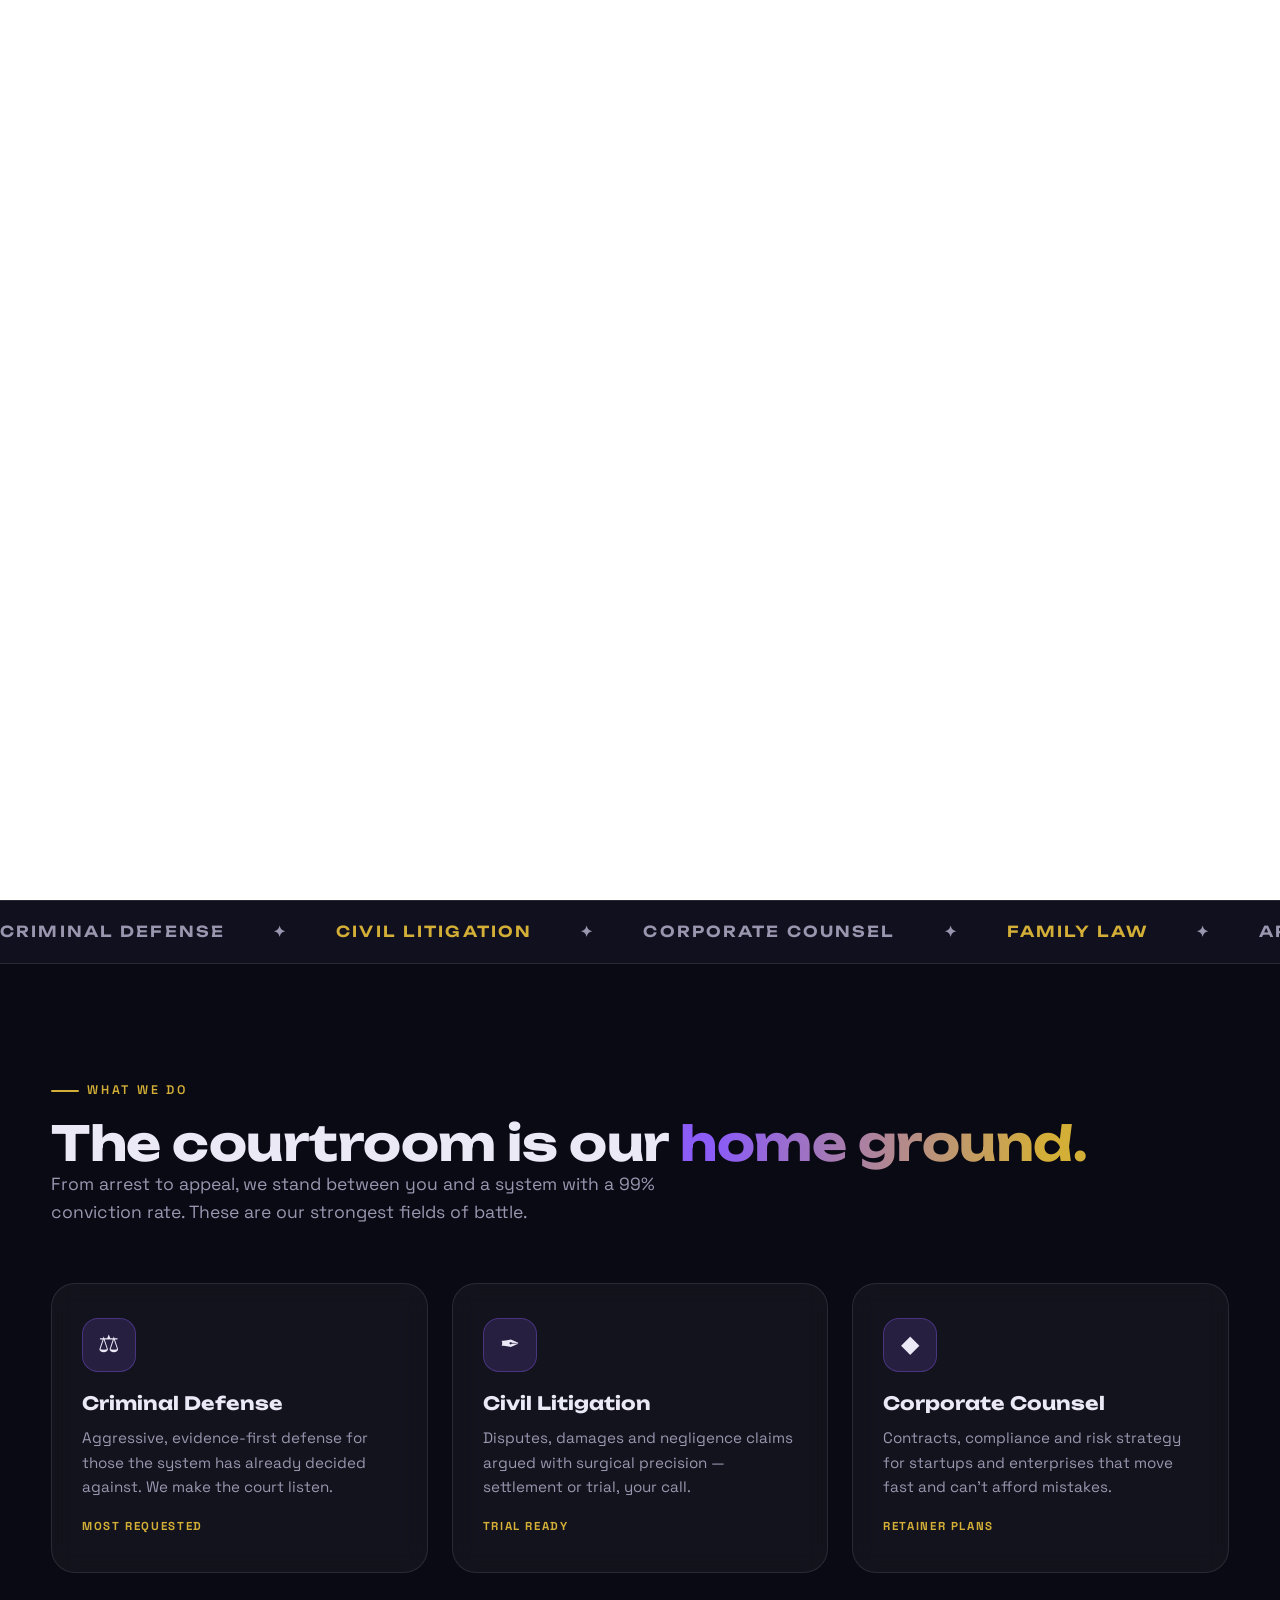
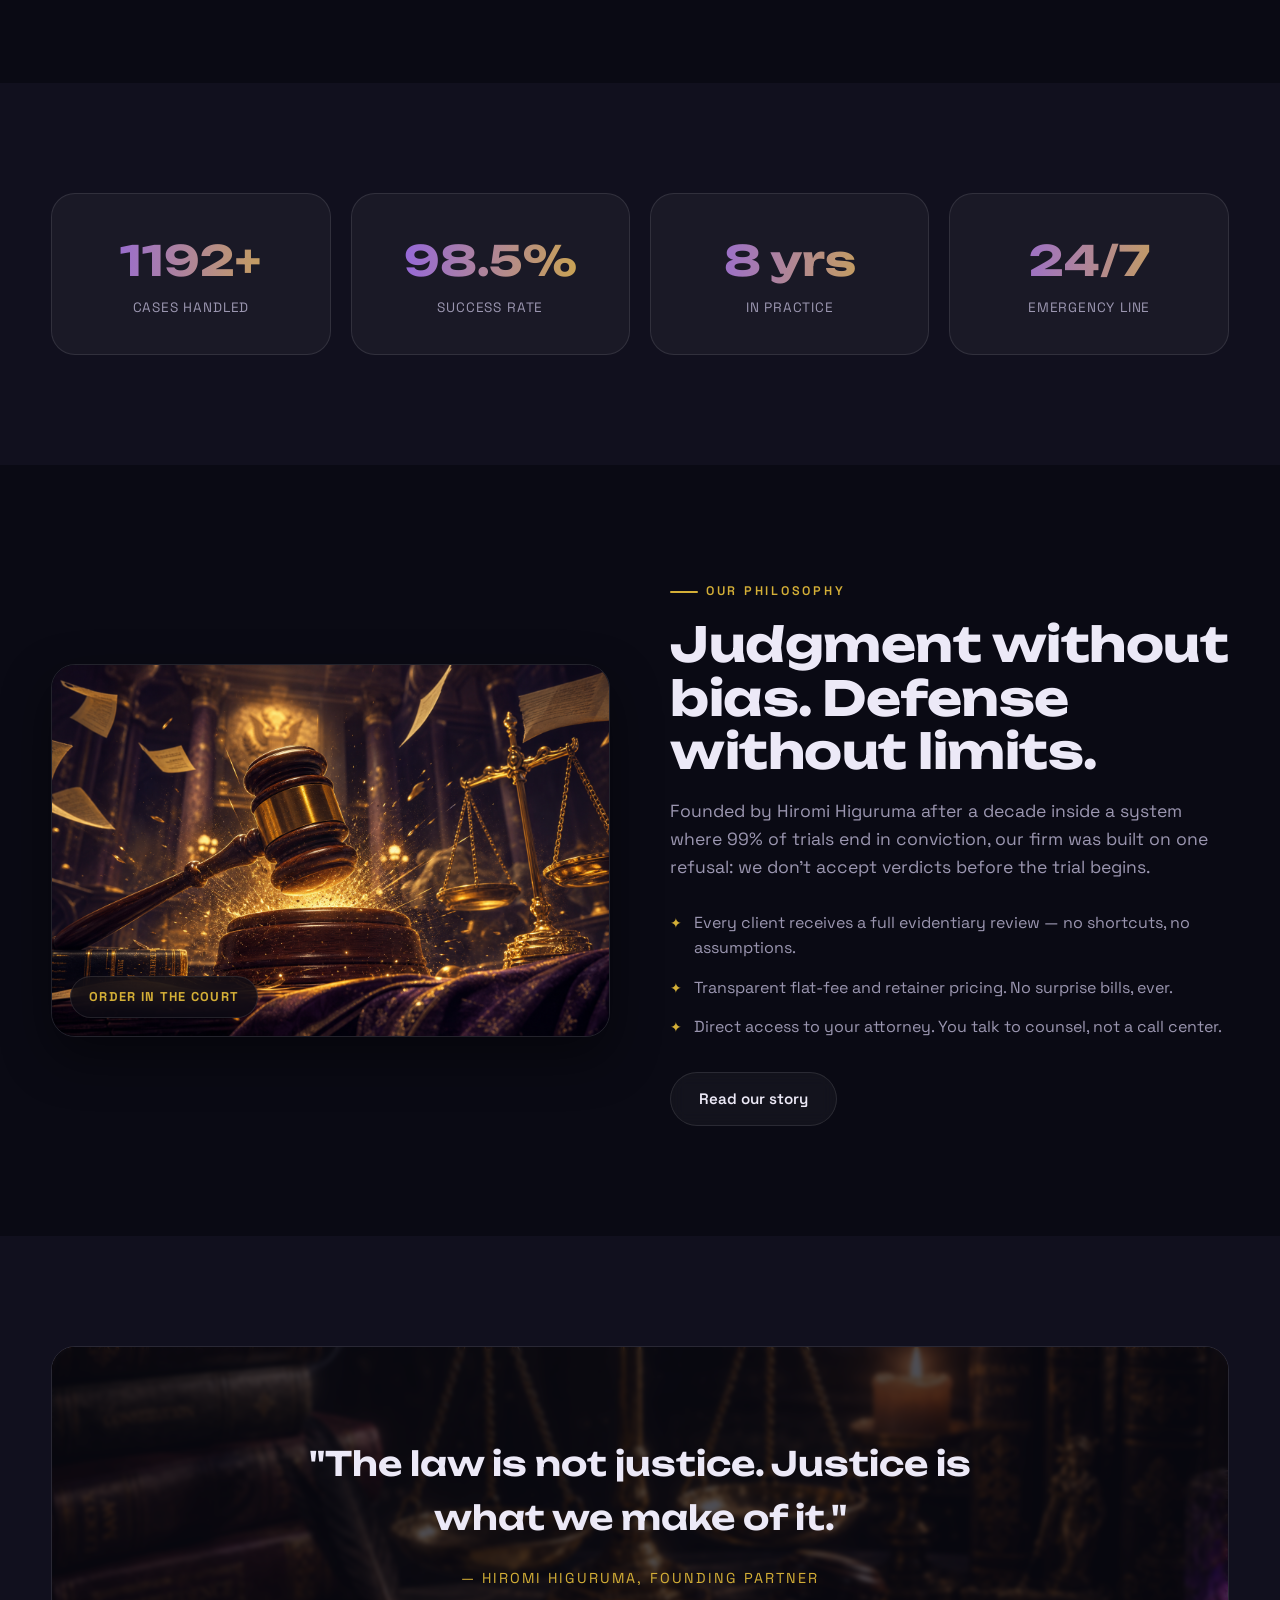
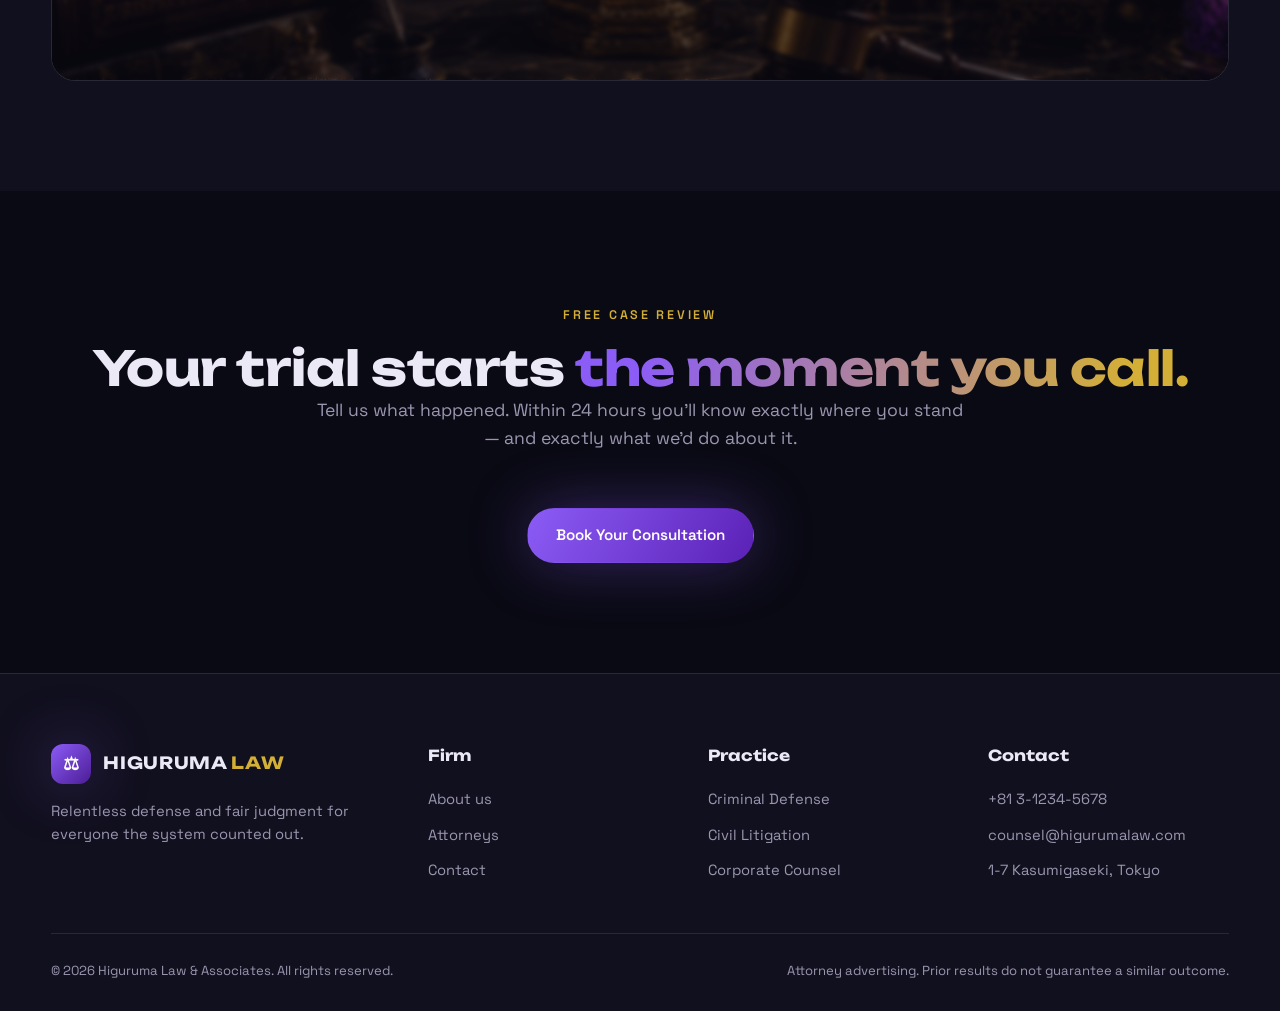
==== index.html @ b7a80f4c "update html" ====
<!DOCTYPE html>
<html lang="en" data-theme="night">
<head>
  <meta charset="UTF-8" />
  <meta name="viewport" content="width=device-width, initial-scale=1.0" />
  <title>Higuruma Law — Judgment You Can Trust</title>
  <meta name="description" content="Higuruma Law & Associates. Relentless defense, fair judgment. Criminal defense, civil litigation and corporate counsel." />
  <script>
    (function () {
      var t = localStorage.getItem("higuruma-theme");
      if (t === "day" || t === "night") document.documentElement.setAttribute("data-theme", t);
    })();
  </script>
  <link rel="preconnect" href="https://fonts.googleapis.com" />
  <link rel="preconnect" href="https://fonts.gstatic.com" crossorigin />
  <link href="https://fonts.googleapis.com/css2?family=Unbounded:wght@500;600;700&family=Space+Grotesk:wght@400;500;600;700&display=swap" rel="stylesheet" />
  <link rel="stylesheet" href="css/style.css" />
</head>
<body>

  <!-- ======= NAVBAR ======= -->
  <header class="navbar">
    <div class="container">
      <a href="index.html" class="brand">
        <span class="brand-mark">⚖</span>
        <span>HIGURUMA <em>LAW</em></span>
      </a>

      <nav>
        <ul class="nav-links">
          <li><a href="index.html" class="active">Home</a></li>
          <li><a href="about.html">About</a></li>
          <li><a href="practice.html">Practice Areas</a></li>
          <li><a href="attorneys.html">Attorneys</a></li>
          <li><a href="contact.html">Contact</a></li>
        </ul>
      </nav>

      <div class="nav-actions">
        <button class="theme-toggle" aria-label="Toggle day / night mode">
          <svg class="icon-moon" viewBox="0 0 24 24" fill="none" stroke="currentColor" stroke-width="2" stroke-linecap="round"><path d="M21 12.8A9 9 0 1 1 11.2 3a7 7 0 0 0 9.8 9.8z"/></svg>
          <svg class="icon-sun" viewBox="0 0 24 24" fill="none" stroke="currentColor" stroke-width="2" stroke-linecap="round"><circle cx="12" cy="12" r="4"/><path d="M12 2v2M12 20v2M4.9 4.9l1.4 1.4M17.7 17.7l1.4 1.4M2 12h2M20 12h2M4.9 19.1l1.4-1.4M17.7 6.3l1.4-1.4"/></svg>
        </button>
        <button class="nav-burger" aria-label="Open menu">
          <span></span><span></span><span></span>
        </button>
      </div>
    </div>
  </header>

  <!-- ======= HERO ======= -->
  <section class="hero">
    <div class="hero-bg" style="background-image: url('images/hero-courtroom.png');"></div>
    <div class="container">
      <div class="hero-content">
        <p class="eyebrow">Defense Attorneys · Est. 2018</p>
        <h1 class="display-xl">Every verdict deserves <span class="gradient-text">a fair trial.</span></h1>
        <div class="chips">
          <span class="chip"><strong>99.1%</strong>&nbsp;case win rate</span>
          <span class="chip">No cap, just counsel</span>
          <span class="chip">24/7 emergency line</span>
        </div>
        <div class="hero-cta">
          <a href="contact.html" class="btn btn-primary">Request a Free Consultation</a>
          <a href="practice.html" class="btn btn-ghost">Explore Practice Areas</a>
        </div>
      </div>
    </div>
  </section>

  <!-- ======= MARQUEE ======= -->
  <div class="marquee" aria-hidden="true">
    <div class="marquee-track">
      <span>Criminal Defense</span><span>✦</span><span><em>Civil Litigation</em></span><span>✦</span>
      <span>Corporate Counsel</span><span>✦</span><span><em>Family Law</em></span><span>✦</span>
      <span>Appeals</span><span>✦</span><span><em>Judgment You Can Trust</em></span><span>✦</span>
      <span>Criminal Defense</span><span>✦</span><span><em>Civil Litigation</em></span><span>✦</span>
      <span>Corporate Counsel</span><span>✦</span><span><em>Family Law</em></span><span>✦</span>
      <span>Appeals</span><span>✦</span><span><em>Judgment You Can Trust</em></span><span>✦</span>
    </div>
  </div>

  <!-- ======= PRACTICE PREVIEW ======= -->
  <section class="section">
    <div class="container">
      <div class="section-head reveal">
        <p class="eyebrow">What we do</p>
        <h2 class="display-lg">The courtroom is our <span class="gradient-text">home ground.</span></h2>
        <p class="lead">From arrest to appeal, we stand between you and a system with a 99% conviction rate. These are our strongest fields of battle.</p>
      </div>

      <div class="grid grid-3">
        <article class="card reveal">
          <div class="card-icon">⚖</div>
          <h3>Criminal Defense</h3>
          <p>Aggressive, evidence-first defense for those the system has already decided against. We make the court listen.</p>
          <span class="tag">Most requested</span>
        </article>
        <article class="card reveal">
          <div class="card-icon">✒</div>
          <h3>Civil Litigation</h3>
          <p>Disputes, damages and negligence claims argued with surgical precision — settlement or trial, your call.</p>
          <span class="tag">Trial ready</span>
        </article>
        <article class="card reveal">
          <div class="card-icon">◆</div>
          <h3>Corporate Counsel</h3>
          <p>Contracts, compliance and risk strategy for startups and enterprises that move fast and can't afford mistakes.</p>
          <span class="tag">Retainer plans</span>
        </article>
      </div>
    </div>
  </section>

  <!-- ======= STATS ======= -->
  <section class="section section-soft">
    <div class="container">
      <div class="stats reveal">
        <div class="stat"><b data-count="1200" data-suffix="+">0</b><small>Cases handled</small></div>
        <div class="stat"><b data-count="99.1" data-suffix="%">0</b><small>Success rate</small></div>
        <div class="stat"><b data-count="8" data-suffix=" yrs">0</b><small>In practice</small></div>
        <div class="stat"><b data-count="24" data-suffix="/7">0</b><small>Emergency line</small></div>
      </div>
    </div>
  </section>

  <!-- ======= ABOUT SPLIT ======= -->
  <section class="section">
    <div class="container split">
      <div class="split-media reveal">
        <img src="images/courtroom-gavel.png" alt="A gavel striking in a golden courtroom" />
        <span class="floating-tag">Order in the court</span>
      </div>
      <div class="split-body reveal">
        <p class="eyebrow">Our philosophy</p>
        <h2 class="display-lg">Judgment without bias. Defense without limits.</h2>
        <p class="lead">Founded by Hiromi Higuruma after a decade inside a system where 99% of trials end in conviction, our firm was built on one refusal: we don't accept verdicts before the trial begins.</p>
        <ul class="checklist">
          <li>Every client receives a full evidentiary review — no shortcuts, no assumptions.</li>
          <li>Transparent flat-fee and retainer pricing. No surprise bills, ever.</li>
          <li>Direct access to your attorney. You talk to counsel, not a call center.</li>
        </ul>
        <a href="about.html" class="btn btn-ghost">Read our story</a>
      </div>
    </div>
  </section>

  <!-- ======= VERDICT QUOTE ======= -->
  <section class="section section-soft">
    <div class="container">
      <div class="verdict reveal">
        <div class="verdict-bg" style="background-image: url('images/scales-still.png');"></div>
        <blockquote>"The law is not justice. Justice is what we make of it."</blockquote>
        <cite>— Hiromi Higuruma, Founding Partner</cite>
      </div>
    </div>
  </section>

  <!-- ======= CTA ======= -->
  <section class="section">
    <div class="container">
      <div class="section-head center reveal">
        <p class="eyebrow">Free case review</p>
        <h2 class="display-lg">Your trial starts <span class="gradient-text">the moment you call.</span></h2>
        <p class="lead">Tell us what happened. Within 24 hours you'll know exactly where you stand — and exactly what we'd do about it.</p>
      </div>
      <div style="text-align:center;" class="reveal">
        <a href="contact.html" class="btn btn-primary">Book Your Consultation</a>
      </div>
    </div>
  </section>

  <!-- ======= FOOTER ======= -->
  <footer class="footer">
    <div class="container">
      <div class="footer-grid">
        <div>
          <a href="index.html" class="brand">
            <span class="brand-mark">⚖</span>
            <span>HIGURUMA <em>LAW</em></span>
          </a>
          <p class="about-line">Relentless defense and fair judgment for everyone the system counted out.</p>
        </div>
        <div>
          <h4>Firm</h4>
          <ul>
            <li><a href="about.html">About us</a></li>
            <li><a href="attorneys.html">Attorneys</a></li>
            <li><a href="contact.html">Contact</a></li>
          </ul>
        </div>
        <div>
          <h4>Practice</h4>
          <ul>
            <li><a href="practice.html">Criminal Defense</a></li>
            <li><a href="practice.html">Civil Litigation</a></li>
            <li><a href="practice.html">Corporate Counsel</a></li>
          </ul>
        </div>
        <div>
          <h4>Contact</h4>
          <ul>
            <li><a href="tel:+81312345678">+81 3-1234-5678</a></li>
            <li><a href="mailto:counsel@higurumalaw.com">counsel@higurumalaw.com</a></li>
            <li><a href="contact.html">1-7 Kasumigaseki, Tokyo</a></li>
          </ul>
        </div>
      </div>
      <div class="footer-bottom">
        <span>© 2026 Higuruma Law &amp; Associates. All rights reserved.</span>
        <span>Attorney advertising. Prior results do not guarantee a similar outcome.</span>
      </div>
    </div>
  </footer>

  <script src="js/main.js"></script>
</body>
</html>
---- css/style.css ----
/* ============================================================
   HIGURUMA LAW — Courtroom x Gen-Z aesthetic
   Day / Night theming via CSS custom properties
   ============================================================ */

:root {
  --font-display: "Unbounded", sans-serif;
  --font-body: "Space Grotesk", sans-serif;
  --radius-lg: 24px;
  --radius-md: 16px;
  --radius-pill: 999px;
  --nav-h: 76px;
  --transition: 0.35s cubic-bezier(0.22, 1, 0.36, 1);
}

/* ---------- NIGHT (default) ---------- */
:root,
[data-theme="night"] {
  --bg: #0a0a14;
  --bg-soft: #11101e;
  --surface: rgba(255, 255, 255, 0.04);
  --surface-strong: rgba(255, 255, 255, 0.08);
  --border: rgba(255, 255, 255, 0.1);
  --text: #ece9f7;
  --text-muted: #9b96b0;
  --accent: #8b5cf6;
  --accent-soft: rgba(139, 92, 246, 0.16);
  --gold: #d4af37;
  --gold-soft: rgba(212, 175, 55, 0.14);
  --hero-overlay: linear-gradient(180deg, rgba(10, 10, 20, 0.25) 0%, rgba(10, 10, 20, 0.65) 70%, #0a0a14 100%);
  --glow: 0 0 60px rgba(139, 92, 246, 0.35);
  --shadow: 0 20px 50px rgba(0, 0, 0, 0.45);
  color-scheme: dark;
}

/* ---------- DAY ---------- */
[data-theme="day"] {
  --bg: #f6f3ec;
  --bg-soft: #efeae0;
  --surface: rgba(20, 15, 35, 0.04);
  --surface-strong: rgba(20, 15, 35, 0.07);
  --border: rgba(20, 15, 35, 0.12);
  --text: #171226;
  --text-muted: #5d5770;
  --accent: #6d28d9;
  --accent-soft: rgba(109, 40, 217, 0.1);
  --gold: #a97e12;
  --gold-soft: rgba(169, 126, 18, 0.12);
  --hero-overlay: linear-gradient(180deg, rgba(246, 243, 236, 0.05) 0%, rgba(246, 243, 236, 0.55) 75%, #f6f3ec 100%);
  --glow: 0 0 60px rgba(109, 40, 217, 0.18);
  --shadow: 0 20px 50px rgba(30, 20, 60, 0.12);
  color-scheme: light;
}

/* ---------- base ---------- */
* { margin: 0; padding: 0; box-sizing: border-box; }

html { scroll-behavior: smooth; }

body {
  font-family: var(--font-body);
  background: var(--bg);
  color: var(--text);
  line-height: 1.6;
  overflow-x: hidden;
  transition: background 0.5s ease, color 0.5s ease;
}

img { max-width: 100%; display: block; }

a { color: inherit; text-decoration: none; }

.container {
  width: min(1180px, 92%);
  margin-inline: auto;
}

/* grain overlay for texture */
body::before {
  content: "";
  position: fixed;
  inset: 0;
  pointer-events: none;
  z-index: 999;
  opacity: 0.05;
  background-image: url("data:image/svg+xml,%3Csvg xmlns='http://www.w3.org/2000/svg' width='120' height='120'%3E%3Cfilter id='n'%3E%3CfeTurbulence type='fractalNoise' baseFrequency='0.9' numOctaves='2'/%3E%3C/filter%3E%3Crect width='100%25' height='100%25' filter='url(%23n)' opacity='0.6'/%3E%3C/svg%3E");
}

/* ---------- typography ---------- */
h1, h2, h3 { font-family: var(--font-display); line-height: 1.12; font-weight: 700; }

.display-xl { font-size: clamp(2.4rem, 6vw, 4.6rem); letter-spacing: -0.02em; }
.display-lg { font-size: clamp(1.9rem, 4vw, 3rem); letter-spacing: -0.01em; }
.display-md { font-size: clamp(1.3rem, 2.4vw, 1.8rem); }

.gradient-text {
  background: linear-gradient(95deg, var(--accent) 10%, var(--gold) 90%);
  -webkit-background-clip: text;
  background-clip: text;
  -webkit-text-fill-color: transparent;
  color: transparent;
}

.eyebrow {
  display: inline-flex;
  align-items: center;
  gap: 8px;
  font-size: 0.78rem;
  font-weight: 600;
  letter-spacing: 0.22em;
  text-transform: uppercase;
  color: var(--gold);
  margin-bottom: 16px;
}

.eyebrow::before {
  content: "";
  width: 28px;
  height: 2px;
  background: var(--gold);
  border-radius: 2px;
}

.lead { font-size: 1.1rem; color: var(--text-muted); max-width: 60ch; }

/* ---------- navbar ---------- */
.navbar {
  position: fixed;
  top: 0;
  left: 0;
  right: 0;
  z-index: 100;
  height: var(--nav-h);
  display: flex;
  align-items: center;
  backdrop-filter: blur(18px);
  -webkit-backdrop-filter: blur(18px);
  background: color-mix(in srgb, var(--bg) 72%, transparent);
  border-bottom: 1px solid var(--border);
  transition: background 0.5s ease;
}

.navbar .container {
  display: flex;
  align-items: center;
  justify-content: space-between;
  gap: 20px;
}

.brand {
  display: flex;
  align-items: center;
  gap: 12px;
  font-family: var(--font-display);
  font-weight: 700;
  font-size: 1.05rem;
  letter-spacing: 0.04em;
}

.brand-mark {
  width: 40px;
  height: 40px;
  border-radius: 12px;
  display: grid;
  place-items: center;
  background: linear-gradient(135deg, var(--accent), #4c1d95);
  color: #fff;
  box-shadow: var(--glow);
  font-size: 1.15rem;
}

.brand span em { color: var(--gold); font-style: normal; }

.nav-links {
  display: flex;
  align-items: center;
  gap: 6px;
  list-style: none;
}

.nav-links a {
  padding: 9px 16px;
  border-radius: var(--radius-pill);
  font-size: 0.92rem;
  font-weight: 500;
  color: var(--text-muted);
  transition: var(--transition);
}

.nav-links a:hover { color: var(--text); background: var(--surface-strong); }

.nav-links a.active {
  color: var(--text);
  background: var(--accent-soft);
  border: 1px solid color-mix(in srgb, var(--accent) 40%, transparent);
}

.nav-actions { display: flex; align-items: center; gap: 10px; }

/* theme toggle */
.theme-toggle {
  width: 44px;
  height: 44px;
  border-radius: var(--radius-pill);
  border: 1px solid var(--border);
  background: var(--surface);
  color: var(--text);
  display: grid;
  place-items: center;
  cursor: pointer;
  transition: var(--transition);
}

.theme-toggle:hover { border-color: var(--accent); box-shadow: var(--glow); transform: rotate(15deg); }

.theme-toggle svg { width: 20px; height: 20px; }
.theme-toggle .icon-sun { display: none; }
[data-theme="day"] .theme-toggle .icon-sun { display: block; }
[data-theme="day"] .theme-toggle .icon-moon { display: none; }

/* hamburger */
.nav-burger {
  display: none;
  width: 44px;
  height: 44px;
  border-radius: 12px;
  border: 1px solid var(--border);
  background: var(--surface);
  color: var(--text);
  cursor: pointer;
  flex-direction: column;
  align-items: center;
  justify-content: center;
  gap: 5px;
}

.nav-burger span {
  width: 18px;
  height: 2px;
  background: currentColor;
  border-radius: 2px;
  transition: var(--transition);
}

/* ---------- buttons ---------- */
.btn {
  display: inline-flex;
  align-items: center;
  gap: 10px;
  padding: 14px 28px;
  border-radius: var(--radius-pill);
  font-family: var(--font-body);
  font-weight: 600;
  font-size: 0.95rem;
  border: 1px solid transparent;
  cursor: pointer;
  transition: var(--transition);
}

.btn-primary {
  background: linear-gradient(120deg, var(--accent), #5b21b6);
  color: #fff;
  box-shadow: var(--glow);
}

.btn-primary:hover { transform: translateY(-3px); filter: brightness(1.12); }

.btn-ghost {
  border-color: var(--border);
  background: var(--surface);
  color: var(--text);
  backdrop-filter: blur(8px);
}

.btn-ghost:hover { border-color: var(--gold); color: var(--gold); transform: translateY(-3px); }

/* ---------- hero ---------- */
.hero {
  position: relative;
  min-height: 100svh;
  display: flex;
  align-items: flex-end;
  padding: calc(var(--nav-h) + 60px) 0 90px;
  isolation: isolate;
}

.hero-bg {
  position: absolute;
  inset: 0;
  z-index: -2;
  background-size: cover;
  background-position: center 20%;
}

.hero::after {
  content: "";
  position: absolute;
  inset: 0;
  z-index: -1;
  background: var(--hero-overlay);
}

.hero-content { max-width: 720px; }

.hero .chips { display: flex; flex-wrap: wrap; gap: 10px; margin: 26px 0 34px; }

.chip {
  padding: 8px 18px;
  border-radius: var(--radius-pill);
  font-size: 0.82rem;
  font-weight: 600;
  border: 1px solid var(--border);
  background: color-mix(in srgb, var(--bg) 55%, transparent);
  backdrop-filter: blur(10px);
  color: var(--text);
}

.chip strong { color: var(--gold); }

.hero-cta { display: flex; flex-wrap: wrap; gap: 14px; }

/* ---------- marquee ---------- */
.marquee {
  overflow: hidden;
  border-block: 1px solid var(--border);
  background: var(--bg-soft);
  padding: 18px 0;
  white-space: nowrap;
}

.marquee-track {
  display: inline-flex;
  gap: 48px;
  animation: marquee 26s linear infinite;
}

.marquee-track span {
  font-family: var(--font-display);
  font-size: 0.95rem;
  font-weight: 600;
  letter-spacing: 0.14em;
  text-transform: uppercase;
  color: var(--text-muted);
}

.marquee-track span em { color: var(--gold); font-style: normal; }

@keyframes marquee {
  to { transform: translateX(-50%); }
}

/* ---------- sections ---------- */
.section { padding: 110px 0; }
.section-soft { background: var(--bg-soft); }

.section-head { margin-bottom: 56px; }
.section-head.center { text-align: center; }
.section-head.center .lead { margin-inline: auto; }
.section-head.center .eyebrow::before { display: none; }

/* ---------- cards grid ---------- */
.grid { display: grid; gap: 24px; }
.grid-3 { grid-template-columns: repeat(3, 1fr); }
.grid-2 { grid-template-columns: repeat(2, 1fr); }

.card {
  position: relative;
  padding: 34px 30px;
  border-radius: var(--radius-lg);
  border: 1px solid var(--border);
  background: var(--surface);
  backdrop-filter: blur(12px);
  transition: var(--transition);
  overflow: hidden;
}

.card::before {
  content: "";
  position: absolute;
  inset: 0;
  background: radial-gradient(600px circle at var(--mx, 50%) var(--my, 0%), var(--accent-soft), transparent 45%);
  opacity: 0;
  transition: opacity 0.4s ease;
}

.card:hover::before { opacity: 1; }
.card:hover { transform: translateY(-6px); border-color: color-mix(in srgb, var(--accent) 45%, transparent); box-shadow: var(--shadow); }

.card-icon {
  width: 54px;
  height: 54px;
  border-radius: 16px;
  display: grid;
  place-items: center;
  font-size: 1.5rem;
  background: var(--accent-soft);
  border: 1px solid color-mix(in srgb, var(--accent) 35%, transparent);
  margin-bottom: 22px;
}

.card h3 { font-size: 1.15rem; margin-bottom: 12px; }
.card p { color: var(--text-muted); font-size: 0.95rem; }

.card .tag {
  display: inline-block;
  margin-top: 18px;
  font-size: 0.72rem;
  font-weight: 700;
  letter-spacing: 0.14em;
  text-transform: uppercase;
  color: var(--gold);
}

/* ---------- stats ---------- */
.stats {
  display: grid;
  grid-template-columns: repeat(4, 1fr);
  gap: 20px;
  text-align: center;
}

.stat {
  padding: 34px 16px;
  border-radius: var(--radius-lg);
  border: 1px solid var(--border);
  background: var(--surface);
}

.stat b {
  display: block;
  font-family: var(--font-display);
  font-size: clamp(1.8rem, 3.4vw, 2.6rem);
  background: linear-gradient(95deg, var(--accent), var(--gold));
  -webkit-background-clip: text;
  background-clip: text;
  -webkit-text-fill-color: transparent;
}

.stat small { color: var(--text-muted); font-size: 0.85rem; letter-spacing: 0.06em; text-transform: uppercase; }

/* ---------- split (image + text) ---------- */
.split {
  display: grid;
  grid-template-columns: 1fr 1fr;
  gap: 60px;
  align-items: center;
}

.split.reverse .split-media { order: 2; }

.split-media {
  position: relative;
  border-radius: var(--radius-lg);
  overflow: hidden;
  border: 1px solid var(--border);
  box-shadow: var(--shadow);
}

.split-media img { width: 100%; height: 100%; object-fit: cover; transition: transform 0.8s ease; }
.split-media:hover img { transform: scale(1.04); }

.split-media .floating-tag {
  position: absolute;
  bottom: 18px;
  left: 18px;
  padding: 10px 18px;
  border-radius: var(--radius-pill);
  background: color-mix(in srgb, var(--bg) 78%, transparent);
  backdrop-filter: blur(12px);
  border: 1px solid var(--border);
  font-size: 0.8rem;
  font-weight: 700;
  letter-spacing: 0.1em;
  text-transform: uppercase;
  color: var(--gold);
}

.split-body .lead { margin: 18px 0 28px; }

.checklist { list-style: none; display: grid; gap: 14px; margin-bottom: 32px; }

.checklist li { display: flex; gap: 12px; align-items: flex-start; color: var(--text-muted); }

.checklist li::before {
  content: "✦";
  color: var(--gold);
  font-size: 0.9rem;
  margin-top: 2px;
}

/* ---------- attorneys ---------- */
.attorney-card { padding: 0; overflow: hidden; }

.attorney-photo { position: relative; aspect-ratio: 3 / 3.4; overflow: hidden; }

.attorney-photo img { width: 100%; height: 100%; object-fit: cover; object-position: top; transition: transform 0.7s ease; }

.attorney-card:hover .attorney-photo img { transform: scale(1.06); }

.attorney-photo::after {
  content: "";
  position: absolute;
  inset: 0;
  background: linear-gradient(180deg, transparent 55%, color-mix(in srgb, var(--bg) 92%, transparent));
}

.attorney-info { padding: 24px 26px 30px; }

.attorney-info .role {
  font-size: 0.75rem;
  font-weight: 700;
  letter-spacing: 0.16em;
  text-transform: uppercase;
  color: var(--accent);
}

.attorney-info h3 { margin: 8px 0 10px; font-size: 1.25rem; }

.attorney-info p { color: var(--text-muted); font-size: 0.92rem; }

.attorney-badges { display: flex; flex-wrap: wrap; gap: 8px; margin-top: 16px; }

.attorney-badges span {
  font-size: 0.72rem;
  font-weight: 600;
  padding: 6px 12px;
  border-radius: var(--radius-pill);
  background: var(--gold-soft);
  color: var(--gold);
  border: 1px solid color-mix(in srgb, var(--gold) 30%, transparent);
}

/* ---------- quote / verdict banner ---------- */
.verdict {
  position: relative;
  border-radius: var(--radius-lg);
  overflow: hidden;
  padding: clamp(50px, 8vw, 90px) clamp(28px, 6vw, 80px);
  text-align: center;
  border: 1px solid var(--border);
  isolation: isolate;
}

.verdict-bg {
  position: absolute;
  inset: 0;
  z-index: -2;
  background-size: cover;
  background-position: center;
}

.verdict::after {
  content: "";
  position: absolute;
  inset: 0;
  z-index: -1;
  background: color-mix(in srgb, var(--bg) 72%, transparent);
  backdrop-filter: blur(2px);
}

.verdict blockquote {
  font-family: var(--font-display);
  font-size: clamp(1.3rem, 3vw, 2.1rem);
  font-weight: 600;
  max-width: 22ch;
  margin: 0 auto 20px;
}

.verdict cite { color: var(--gold); font-style: normal; font-size: 0.9rem; letter-spacing: 0.14em; text-transform: uppercase; }

/* ---------- timeline ---------- */
.timeline { position: relative; display: grid; gap: 36px; padding-left: 34px; }

.timeline::before {
  content: "";
  position: absolute;
  left: 8px;
  top: 6px;
  bottom: 6px;
  width: 2px;
  background: linear-gradient(180deg, var(--accent), var(--gold));
  border-radius: 2px;
}

.timeline-item { position: relative; }

.timeline-item::before {
  content: "";
  position: absolute;
  left: -33px;
  top: 6px;
  width: 16px;
  height: 16px;
  border-radius: 50%;
  background: var(--bg);
  border: 3px solid var(--accent);
  box-shadow: var(--glow);
}

.timeline-item b { font-family: var(--font-display); color: var(--gold); font-size: 0.85rem; letter-spacing: 0.1em; }
.timeline-item h3 { margin: 6px 0 8px; font-size: 1.1rem; }
.timeline-item p { color: var(--text-muted); font-size: 0.95rem; max-width: 55ch; }

/* ---------- contact ---------- */
.contact-grid { display: grid; grid-template-columns: 1.1fr 0.9fr; gap: 40px; align-items: start; }

.form-card { padding: 40px; }

.form-grid { display: grid; grid-template-columns: 1fr 1fr; gap: 18px; }

.field { display: grid; gap: 8px; }
.field.full { grid-column: 1 / -1; }

.field label { font-size: 0.82rem; font-weight: 600; letter-spacing: 0.06em; text-transform: uppercase; color: var(--text-muted); }

.field input,
.field select,
.field textarea {
  font-family: var(--font-body);
  font-size: 0.95rem;
  padding: 14px 16px;
  border-radius: var(--radius-md);
  border: 1px solid var(--border);
  background: var(--surface);
  color: var(--text);
  transition: var(--transition);
  resize: vertical;
}

.field input:focus,
.field select:focus,
.field textarea:focus {
  outline: none;
  border-color: var(--accent);
  box-shadow: 0 0 0 4px var(--accent-soft);
}

.info-stack { display: grid; gap: 18px; }

.info-card { display: flex; gap: 18px; align-items: flex-start; padding: 26px; }

.info-card .card-icon { margin: 0; flex-shrink: 0; width: 48px; height: 48px; font-size: 1.2rem; }

.info-card h3 { font-size: 1rem; margin-bottom: 6px; }
.info-card p { font-size: 0.92rem; }

/* ---------- page hero (subpages) ---------- */
.page-hero {
  position: relative;
  padding: calc(var(--nav-h) + 90px) 0 70px;
  isolation: isolate;
}

.page-hero .hero-bg { opacity: 0.35; }

.page-hero::after {
  content: "";
  position: absolute;
  inset: 0;
  z-index: -1;
  background: var(--hero-overlay);
}

/* ---------- footer ---------- */
.footer {
  border-top: 1px solid var(--border);
  background: var(--bg-soft);
  padding: 70px 0 30px;
}

.footer-grid {
  display: grid;
  grid-template-columns: 1.4fr 1fr 1fr 1fr;
  gap: 40px;
  margin-bottom: 50px;
}

.footer h4 { font-family: var(--font-display); font-size: 0.95rem; margin-bottom: 18px; }

.footer ul { list-style: none; display: grid; gap: 10px; }

.footer ul a { color: var(--text-muted); font-size: 0.92rem; transition: var(--transition); }
.footer ul a:hover { color: var(--gold); }

.footer .brand { margin-bottom: 16px; }
.footer .about-line { color: var(--text-muted); font-size: 0.92rem; max-width: 34ch; }

.footer-bottom {
  border-top: 1px solid var(--border);
  padding-top: 26px;
  display: flex;
  flex-wrap: wrap;
  justify-content: space-between;
  gap: 12px;
  color: var(--text-muted);
  font-size: 0.82rem;
}

/* ---------- page transition: swinging scales ---------- */
.page-transition {
  position: fixed;
  inset: 0;
  z-index: 2000;
  display: grid;
  place-items: center;
  background: var(--bg);
  opacity: 0;
  pointer-events: none;
  transition: opacity 0.28s ease;
}

.page-transition.active {
  opacity: 1;
  pointer-events: all;
}

.pt-inner { display: grid; justify-items: center; gap: 18px; }

.pt-scale {
  width: 110px;
  height: 110px;
  color: var(--gold);
  filter: drop-shadow(0 0 18px color-mix(in srgb, var(--gold) 55%, transparent));
}

/* beam tilts around the center pivot, pans counter-rotate so they
   stay level and simply ride up and down with the beam ends */
.pt-beam,
.pt-pan {
  transform-box: view-box;
}

.pt-beam { transform-origin: 50px 20px; }
.pt-pan-left { transform-origin: 14px 20px; }
.pt-pan-right { transform-origin: 86px 20px; }

.page-transition.active .pt-beam {
  animation: beam-tilt 1.1s ease-in-out infinite;
}

.page-transition.active .pt-pan {
  animation: pan-level 1.1s ease-in-out infinite;
}

@keyframes beam-tilt {
  0%, 100% { transform: rotate(-14deg); }
  50% { transform: rotate(14deg); }
}

@keyframes pan-level {
  0%, 100% { transform: rotate(14deg); }
  50% { transform: rotate(-14deg); }
}

.pt-label {
  font-family: var(--font-display);
  font-size: 0.78rem;
  font-weight: 600;
  letter-spacing: 0.3em;
  text-transform: uppercase;
  color: var(--text-muted);
  animation: pt-blink 1.1s ease-in-out infinite;
}

@keyframes pt-blink {
  50% { opacity: 0.35; }
}

/* ---------- reveal animation ---------- */
.reveal { opacity: 0; transform: translateY(28px); transition: opacity 0.7s ease, transform 0.7s ease; }
.reveal.visible { opacity: 1; transform: none; }

/* ---------- responsive ---------- */
@media (max-width: 960px) {
  .grid-3 { grid-template-columns: repeat(2, 1fr); }
  .split, .contact-grid { grid-template-columns: 1fr; }
  .split.reverse .split-media { order: 0; }
  .stats { grid-template-columns: repeat(2, 1fr); }
  .footer-grid { grid-template-columns: 1fr 1fr; }

  .nav-links {
    position: fixed;
    top: var(--nav-h);
    left: 0;
    right: 0;
    flex-direction: column;
    align-items: stretch;
    padding: 18px;
    gap: 8px;
    background: color-mix(in srgb, var(--bg) 96%, transparent);
    backdrop-filter: blur(20px);
    border-bottom: 1px solid var(--border);
    transform: translateY(-130%);
    transition: transform 0.4s cubic-bezier(0.22, 1, 0.36, 1);
  }

  .nav-links.open { transform: translateY(0); }
  .nav-links a { display: block; text-align: center; padding: 14px; }
  .nav-burger { display: inline-flex; }
}

@media (max-width: 600px) {
  .grid-3, .grid-2 { grid-template-columns: 1fr; }
  .form-grid { grid-template-columns: 1fr; }
  .section { padding: 80px 0; }
  .hero { padding-bottom: 70px; }
}
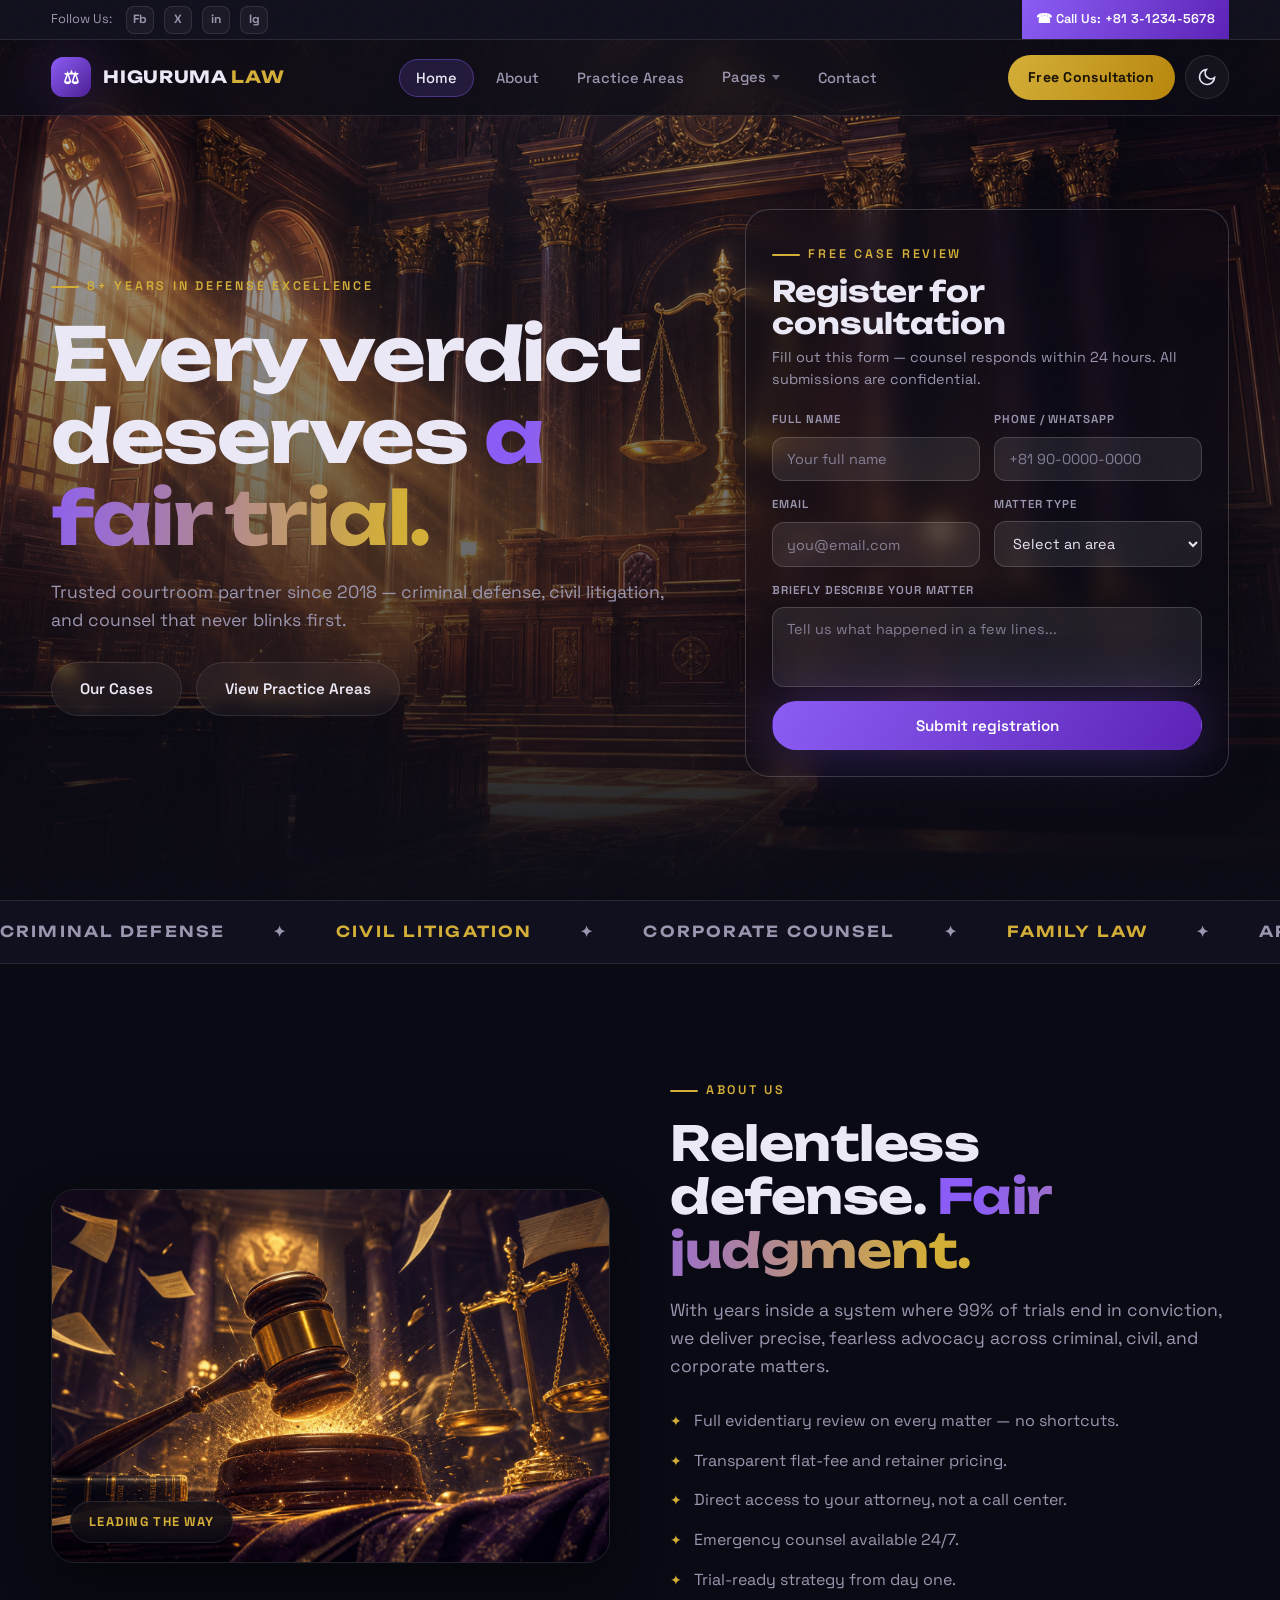
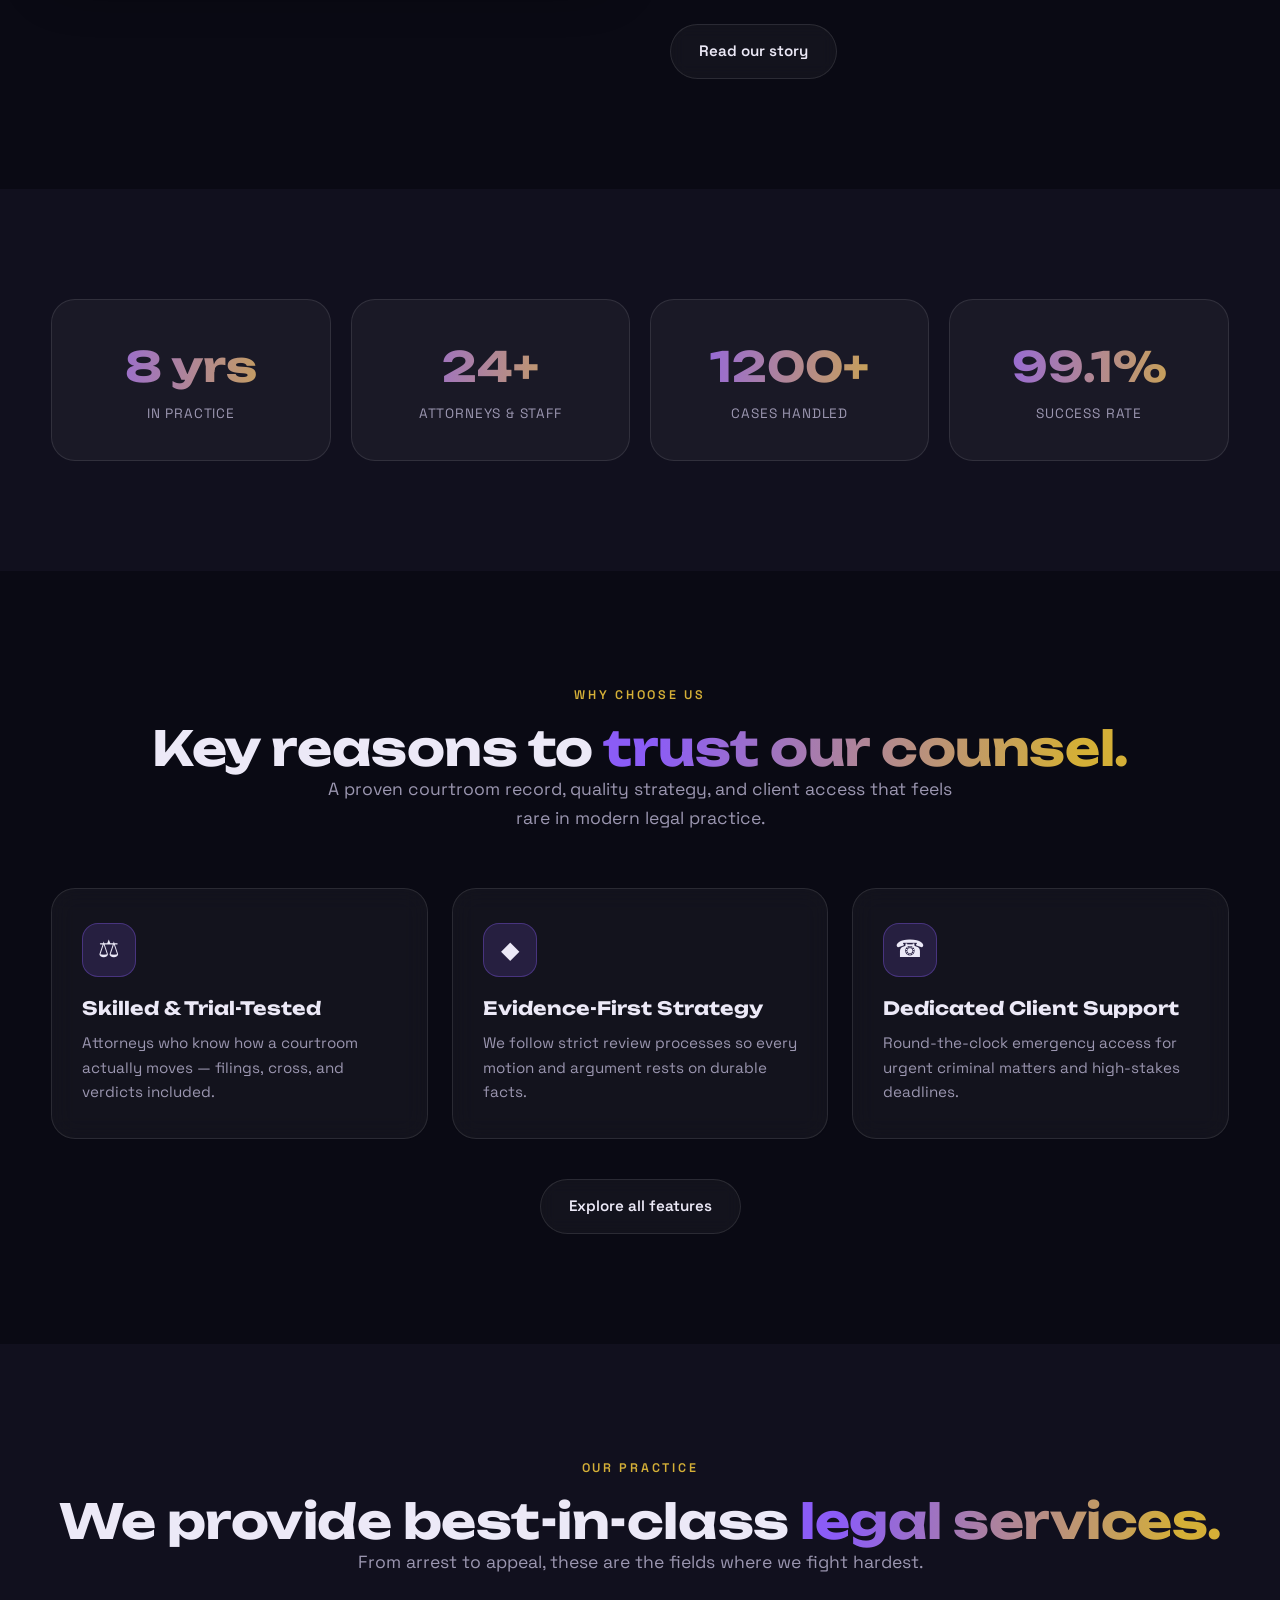
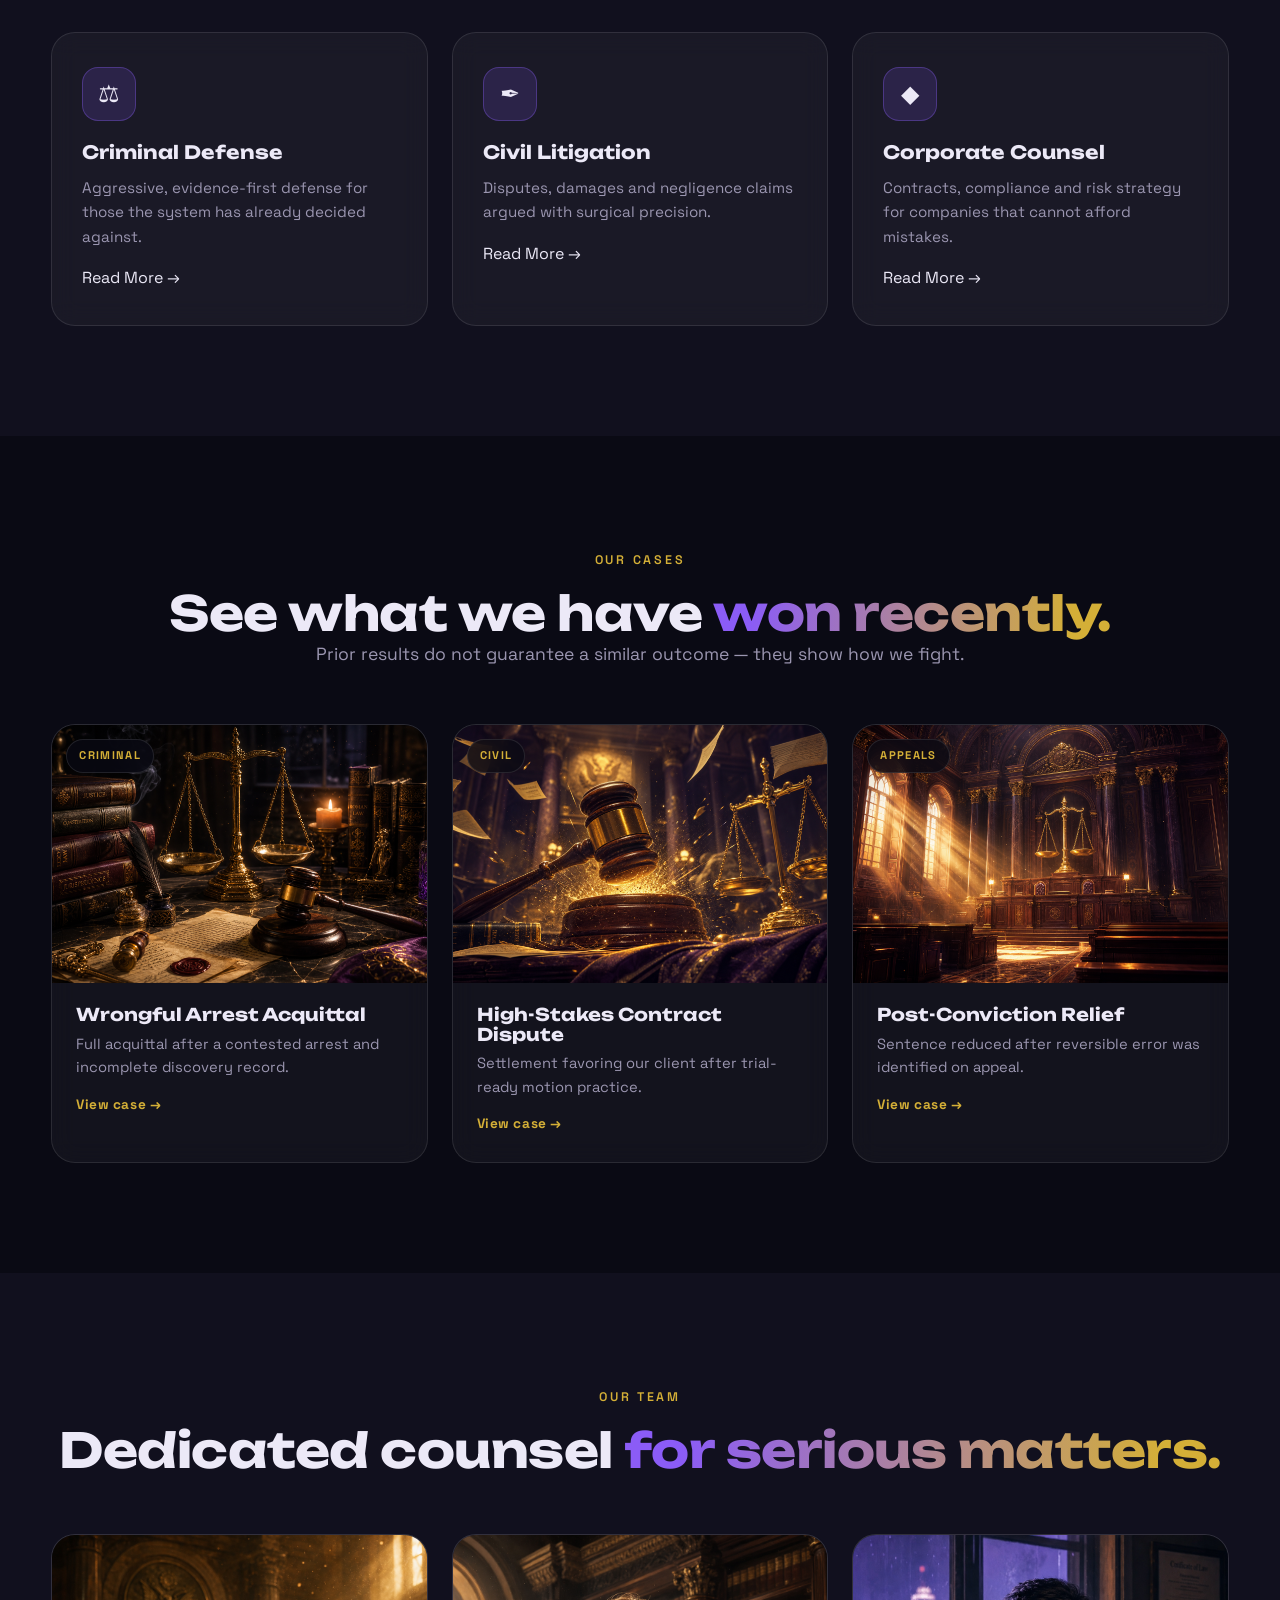
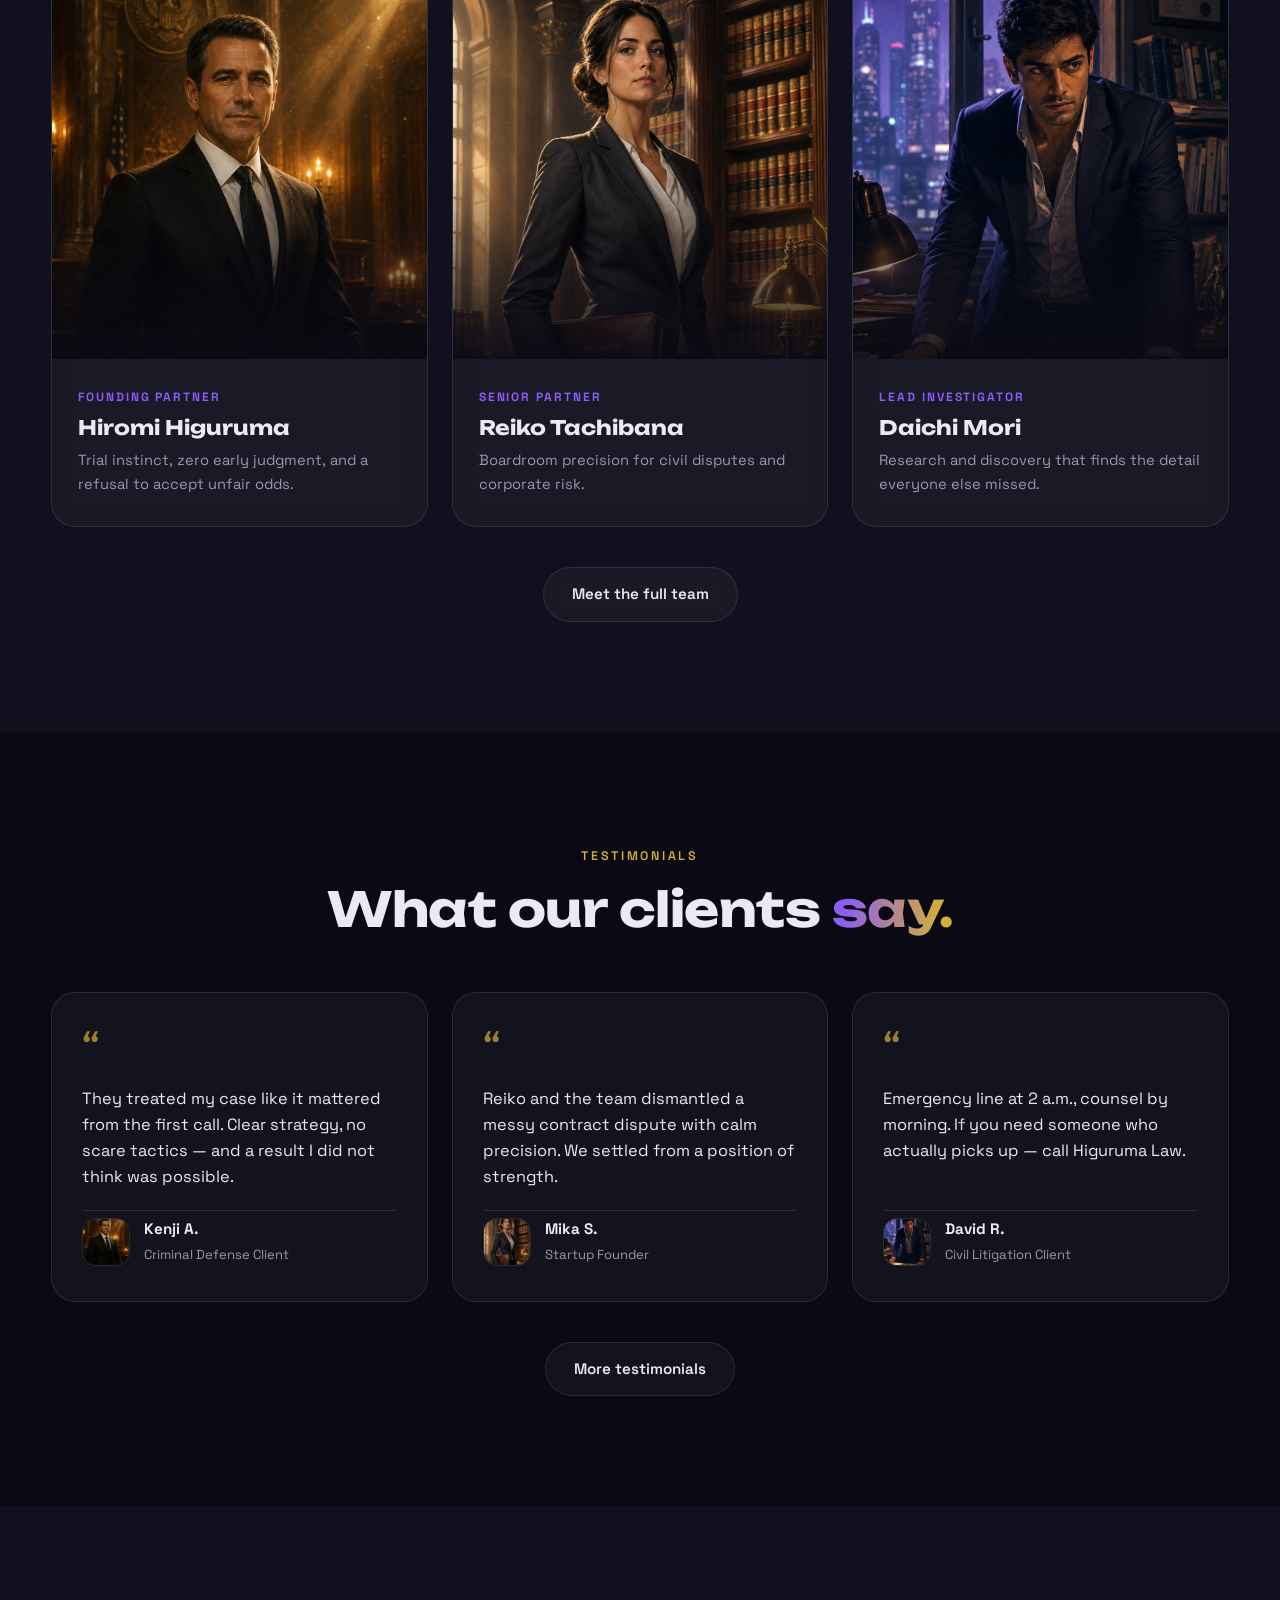
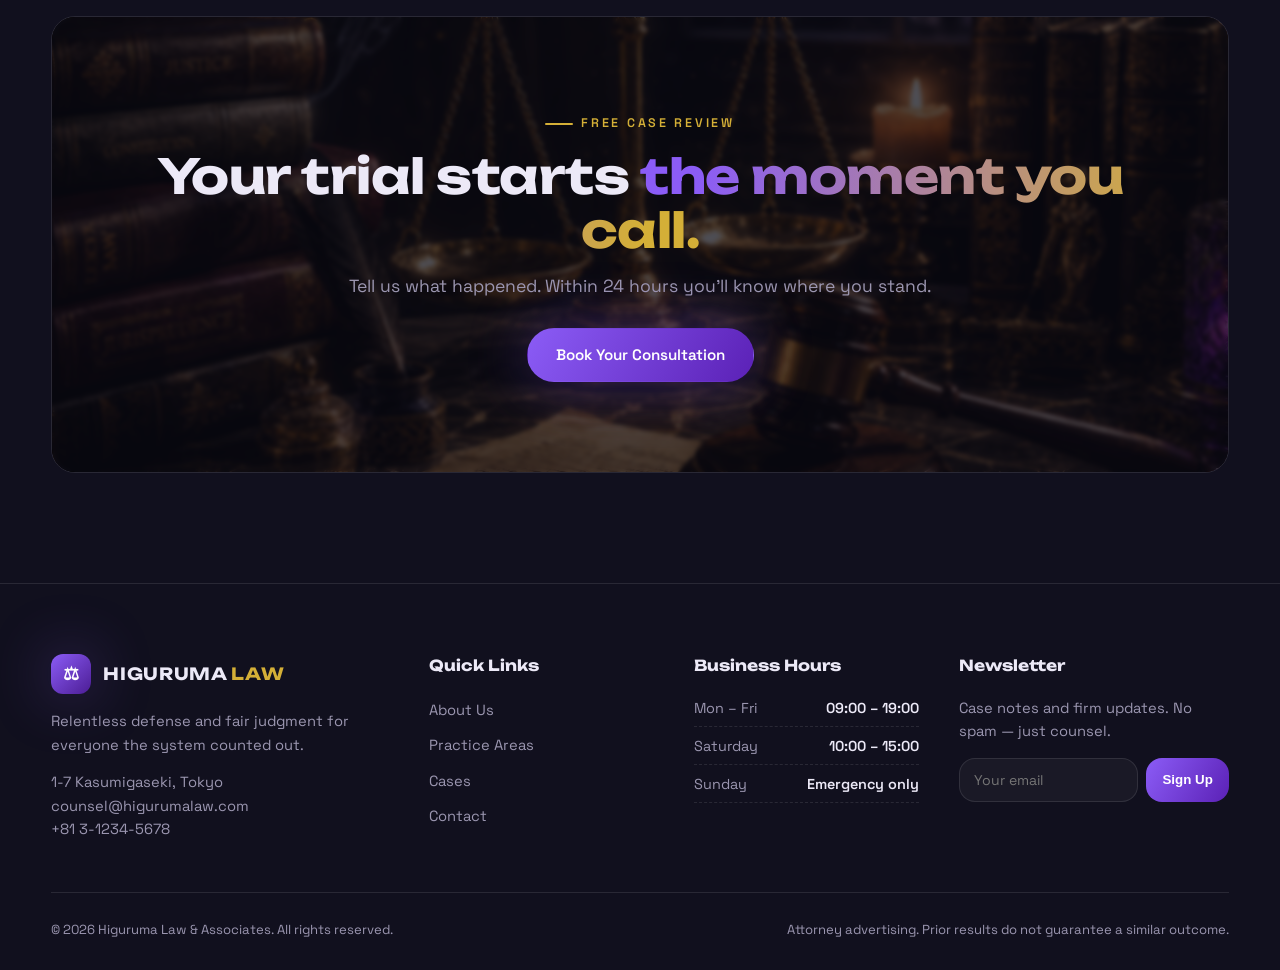
==== commit 30f5048e: "update page" ====
--- a/index.html
+++ b/index.html
@@ -18,7 +18,19 @@
 </head>
 <body>
 
-  <!-- ======= NAVBAR ======= -->
+  <div class="topbar">
+    <div class="container">
+      <div class="topbar-social">
+        <span>Follow Us:</span>
+        <a href="#" aria-label="Facebook">Fb</a>
+        <a href="#" aria-label="X">X</a>
+        <a href="#" aria-label="LinkedIn">in</a>
+        <a href="#" aria-label="Instagram">Ig</a>
+      </div>
+      <a class="topbar-phone" href="tel:+81312345678">☎ Call Us: +81 3-1234-5678</a>
+    </div>
+  </div>
+
   <header class="navbar">
     <div class="container">
       <a href="index.html" class="brand">
@@ -31,12 +43,23 @@
           <li><a href="index.html" class="active">Home</a></li>
           <li><a href="about.html">About</a></li>
           <li><a href="practice.html">Practice Areas</a></li>
-          <li><a href="attorneys.html">Attorneys</a></li>
+          <li class="has-dropdown">
+            <a href="#">Pages</a>
+            <ul class="dropdown-menu">
+              <li><a href="cases.html">Cases</a></li>
+              <li><a href="features.html">Features</a></li>
+              <li><a href="attorneys.html">Attorneys</a></li>
+              <li><a href="testimonials.html">Testimonials</a></li>
+              <li><a href="news.html">News</a></li>
+              <li><a href="404.html">404 Page</a></li>
+            </ul>
+          </li>
           <li><a href="contact.html">Contact</a></li>
         </ul>
       </nav>
 
       <div class="nav-actions">
+        <a href="contact.html" class="nav-cta">Free Consultation</a>
         <button class="theme-toggle" aria-label="Toggle day / night mode">
           <svg class="icon-moon" viewBox="0 0 24 24" fill="none" stroke="currentColor" stroke-width="2" stroke-linecap="round"><path d="M21 12.8A9 9 0 1 1 11.2 3a7 7 0 0 0 9.8 9.8z"/></svg>
           <svg class="icon-sun" viewBox="0 0 24 24" fill="none" stroke="currentColor" stroke-width="2" stroke-linecap="round"><circle cx="12" cy="12" r="4"/><path d="M12 2v2M12 20v2M4.9 4.9l1.4 1.4M17.7 17.7l1.4 1.4M2 12h2M20 12h2M4.9 19.1l1.4-1.4M17.7 6.3l1.4-1.4"/></svg>
@@ -51,20 +74,56 @@
   <!-- ======= HERO ======= -->
   <section class="hero">
     <div class="hero-bg" style="background-image: url('images/hero-courtroom.png');"></div>
-    <div class="container">
+    <div class="container hero-grid">
       <div class="hero-content">
-        <p class="eyebrow">Defense Attorneys · Est. 2018</p>
+        <p class="eyebrow">8+ Years in Defense Excellence</p>
         <h1 class="display-xl">Every verdict deserves <span class="gradient-text">a fair trial.</span></h1>
-        <div class="chips">
-          <span class="chip"><strong>99.1%</strong>&nbsp;case win rate</span>
-          <span class="chip">No cap, just counsel</span>
-          <span class="chip">24/7 emergency line</span>
+        <p class="lead" style="margin-top:18px;">Trusted courtroom partner since 2018 — criminal defense, civil litigation, and counsel that never blinks first.</p>
+        <div class="hero-cta" style="margin-top:28px;">
+          <a href="cases.html" class="btn btn-ghost">Our Cases</a>
+          <a href="practice.html" class="btn btn-ghost">View Practice Areas</a>
         </div>
-        <div class="hero-cta">
-          <a href="contact.html" class="btn btn-primary">Request a Free Consultation</a>
-          <a href="practice.html" class="btn btn-ghost">Explore Practice Areas</a>
-        </div>
-      </div>
+      </div>
+
+      <aside class="hero-form" aria-label="Case registration">
+        <p class="eyebrow">Free case review</p>
+        <h2 class="display-md">Register for consultation</h2>
+        <p class="hero-form-note">Fill out this form — counsel responds within 24 hours. All submissions are confidential.</p>
+        <form id="hero-register-form" class="hero-form-grid">
+          <div class="field">
+            <label for="hero-name">Full name</label>
+            <input id="hero-name" name="name" type="text" placeholder="Your full name" required />
+          </div>
+          <div class="field">
+            <label for="hero-phone">Phone / WhatsApp</label>
+            <input id="hero-phone" name="phone" type="tel" placeholder="+81 90-0000-0000" required />
+          </div>
+          <div class="field">
+            <label for="hero-email">Email</label>
+            <input id="hero-email" name="email" type="email" placeholder="you@email.com" required />
+          </div>
+          <div class="field">
+            <label for="hero-area">Matter type</label>
+            <select id="hero-area" name="area" required>
+              <option value="" disabled selected>Select an area</option>
+              <option>Criminal Defense</option>
+              <option>Civil Litigation</option>
+              <option>Corporate Counsel</option>
+              <option>Family Law</option>
+              <option>Appeals &amp; Post-Conviction</option>
+              <option>Digital &amp; IP Law</option>
+              <option>Not sure yet</option>
+            </select>
+          </div>
+          <div class="field full">
+            <label for="hero-message">Briefly describe your matter</label>
+            <textarea id="hero-message" name="message" rows="3" placeholder="Tell us what happened in a few lines..." required></textarea>
+          </div>
+          <div class="field full">
+            <button type="submit" class="btn btn-primary hero-form-submit">Submit registration</button>
+          </div>
+        </form>
+      </aside>
     </div>
   </section>
 
@@ -80,97 +139,255 @@
     </div>
   </div>
 
-  <!-- ======= PRACTICE PREVIEW ======= -->
-  <section class="section">
-    <div class="container">
-      <div class="section-head reveal">
-        <p class="eyebrow">What we do</p>
-        <h2 class="display-lg">The courtroom is our <span class="gradient-text">home ground.</span></h2>
-        <p class="lead">From arrest to appeal, we stand between you and a system with a 99% conviction rate. These are our strongest fields of battle.</p>
-      </div>
-
-      <div class="grid grid-3">
-        <article class="card reveal">
-          <div class="card-icon">⚖</div>
-          <h3>Criminal Defense</h3>
-          <p>Aggressive, evidence-first defense for those the system has already decided against. We make the court listen.</p>
-          <span class="tag">Most requested</span>
-        </article>
-        <article class="card reveal">
-          <div class="card-icon">✒</div>
-          <h3>Civil Litigation</h3>
-          <p>Disputes, damages and negligence claims argued with surgical precision — settlement or trial, your call.</p>
-          <span class="tag">Trial ready</span>
-        </article>
-        <article class="card reveal">
-          <div class="card-icon">◆</div>
-          <h3>Corporate Counsel</h3>
-          <p>Contracts, compliance and risk strategy for startups and enterprises that move fast and can't afford mistakes.</p>
-          <span class="tag">Retainer plans</span>
-        </article>
-      </div>
-    </div>
-  </section>
-
-  <!-- ======= STATS ======= -->
-  <section class="section section-soft">
-    <div class="container">
-      <div class="stats reveal">
-        <div class="stat"><b data-count="1200" data-suffix="+">0</b><small>Cases handled</small></div>
-        <div class="stat"><b data-count="99.1" data-suffix="%">0</b><small>Success rate</small></div>
-        <div class="stat"><b data-count="8" data-suffix=" yrs">0</b><small>In practice</small></div>
-        <div class="stat"><b data-count="24" data-suffix="/7">0</b><small>Emergency line</small></div>
-      </div>
-    </div>
-  </section>
-
-  <!-- ======= ABOUT SPLIT ======= -->
+  <!-- ======= ABOUT ======= -->
   <section class="section">
     <div class="container split">
       <div class="split-media reveal">
         <img src="images/courtroom-gavel.png" alt="A gavel striking in a golden courtroom" />
-        <span class="floating-tag">Order in the court</span>
+        <span class="floating-tag">Leading the way</span>
       </div>
       <div class="split-body reveal">
-        <p class="eyebrow">Our philosophy</p>
-        <h2 class="display-lg">Judgment without bias. Defense without limits.</h2>
-        <p class="lead">Founded by Hiromi Higuruma after a decade inside a system where 99% of trials end in conviction, our firm was built on one refusal: we don't accept verdicts before the trial begins.</p>
+        <p class="eyebrow">About Us</p>
+        <h2 class="display-lg">Relentless defense. <span class="gradient-text">Fair judgment.</span></h2>
+        <p class="lead">With years inside a system where 99% of trials end in conviction, we deliver precise, fearless advocacy across criminal, civil, and corporate matters.</p>
         <ul class="checklist">
-          <li>Every client receives a full evidentiary review — no shortcuts, no assumptions.</li>
-          <li>Transparent flat-fee and retainer pricing. No surprise bills, ever.</li>
-          <li>Direct access to your attorney. You talk to counsel, not a call center.</li>
+          <li>Full evidentiary review on every matter — no shortcuts.</li>
+          <li>Transparent flat-fee and retainer pricing.</li>
+          <li>Direct access to your attorney, not a call center.</li>
+          <li>Emergency counsel available 24/7.</li>
+          <li>Trial-ready strategy from day one.</li>
         </ul>
         <a href="about.html" class="btn btn-ghost">Read our story</a>
       </div>
     </div>
   </section>
 
-  <!-- ======= VERDICT QUOTE ======= -->
+  <!-- ======= STATS ======= -->
+  <section class="section section-soft">
+    <div class="container">
+      <div class="stats reveal">
+        <div class="stat"><b data-count="8" data-suffix=" yrs">0</b><small>In practice</small></div>
+        <div class="stat"><b data-count="24" data-suffix="+">0</b><small>Attorneys &amp; staff</small></div>
+        <div class="stat"><b data-count="1200" data-suffix="+">0</b><small>Cases handled</small></div>
+        <div class="stat"><b data-count="99.1" data-suffix="%">0</b><small>Success rate</small></div>
+      </div>
+    </div>
+  </section>
+
+  <!-- ======= WHY CHOOSE US ======= -->
+  <section class="section">
+    <div class="container">
+      <div class="section-head center reveal">
+        <p class="eyebrow">Why Choose Us</p>
+        <h2 class="display-lg">Key reasons to <span class="gradient-text">trust our counsel.</span></h2>
+        <p class="lead">A proven courtroom record, quality strategy, and client access that feels rare in modern legal practice.</p>
+      </div>
+      <div class="grid grid-3">
+        <article class="card reveal">
+          <div class="card-icon">⚖</div>
+          <h3>Skilled &amp; Trial-Tested</h3>
+          <p>Attorneys who know how a courtroom actually moves — filings, cross, and verdicts included.</p>
+        </article>
+        <article class="card reveal">
+          <div class="card-icon">◆</div>
+          <h3>Evidence-First Strategy</h3>
+          <p>We follow strict review processes so every motion and argument rests on durable facts.</p>
+        </article>
+        <article class="card reveal">
+          <div class="card-icon">☎</div>
+          <h3>Dedicated Client Support</h3>
+          <p>Round-the-clock emergency access for urgent criminal matters and high-stakes deadlines.</p>
+        </article>
+      </div>
+      <div style="text-align:center; margin-top:40px;" class="reveal">
+        <a href="features.html" class="btn btn-ghost">Explore all features</a>
+      </div>
+    </div>
+  </section>
+
+  <!-- ======= PRACTICE ======= -->
+  <section class="section section-soft">
+    <div class="container">
+      <div class="section-head center reveal">
+        <p class="eyebrow">Our Practice</p>
+        <h2 class="display-lg">We provide best-in-class <span class="gradient-text">legal services.</span></h2>
+        <p class="lead">From arrest to appeal, these are the fields where we fight hardest.</p>
+      </div>
+      <div class="grid grid-3">
+        <article class="card reveal">
+          <div class="card-icon">⚖</div>
+          <h3>Criminal Defense</h3>
+          <p>Aggressive, evidence-first defense for those the system has already decided against.</p>
+          <a href="practice.html" class="card-link" style="margin-top:16px; display:inline-flex;">Read More →</a>
+        </article>
+        <article class="card reveal">
+          <div class="card-icon">✒</div>
+          <h3>Civil Litigation</h3>
+          <p>Disputes, damages and negligence claims argued with surgical precision.</p>
+          <a href="practice.html" class="card-link" style="margin-top:16px; display:inline-flex;">Read More →</a>
+        </article>
+        <article class="card reveal">
+          <div class="card-icon">◆</div>
+          <h3>Corporate Counsel</h3>
+          <p>Contracts, compliance and risk strategy for companies that cannot afford mistakes.</p>
+          <a href="practice.html" class="card-link" style="margin-top:16px; display:inline-flex;">Read More →</a>
+        </article>
+      </div>
+    </div>
+  </section>
+
+  <!-- ======= CASES ======= -->
+  <section class="section">
+    <div class="container">
+      <div class="section-head center reveal">
+        <p class="eyebrow">Our Cases</p>
+        <h2 class="display-lg">See what we have <span class="gradient-text">won recently.</span></h2>
+        <p class="lead">Prior results do not guarantee a similar outcome — they show how we fight.</p>
+      </div>
+      <div class="grid grid-3">
+        <article class="card case-card reveal">
+          <div class="case-photo">
+            <img src="images/scales-still.png" alt="Criminal defense case" />
+            <span class="case-cat">Criminal</span>
+          </div>
+          <div class="case-body">
+            <h3>Wrongful Arrest Acquittal</h3>
+            <p>Full acquittal after a contested arrest and incomplete discovery record.</p>
+            <a href="cases.html" class="card-link">View case →</a>
+          </div>
+        </article>
+        <article class="card case-card reveal">
+          <div class="case-photo">
+            <img src="images/courtroom-gavel.png" alt="Civil litigation case" />
+            <span class="case-cat">Civil</span>
+          </div>
+          <div class="case-body">
+            <h3>High-Stakes Contract Dispute</h3>
+            <p>Settlement favoring our client after trial-ready motion practice.</p>
+            <a href="cases.html" class="card-link">View case →</a>
+          </div>
+        </article>
+        <article class="card case-card reveal">
+          <div class="case-photo">
+            <img src="images/hero-courtroom.png" alt="Appeals case" />
+            <span class="case-cat">Appeals</span>
+          </div>
+          <div class="case-body">
+            <h3>Post-Conviction Relief</h3>
+            <p>Sentence reduced after reversible error was identified on appeal.</p>
+            <a href="cases.html" class="card-link">View case →</a>
+          </div>
+        </article>
+      </div>
+    </div>
+  </section>
+
+  <!-- ======= TEAM ======= -->
+  <section class="section section-soft">
+    <div class="container">
+      <div class="section-head center reveal">
+        <p class="eyebrow">Our Team</p>
+        <h2 class="display-lg">Dedicated counsel <span class="gradient-text">for serious matters.</span></h2>
+      </div>
+      <div class="grid grid-3">
+        <article class="card attorney-card reveal">
+          <div class="attorney-photo">
+            <img src="images/attorney-hiromi.png" alt="Hiromi Higuruma" />
+          </div>
+          <div class="attorney-info">
+            <span class="role">Founding Partner</span>
+            <h3>Hiromi Higuruma</h3>
+            <p>Trial instinct, zero early judgment, and a refusal to accept unfair odds.</p>
+          </div>
+        </article>
+        <article class="card attorney-card reveal">
+          <div class="attorney-photo">
+            <img src="images/attorney-reiko.png" alt="Reiko Tachibana" />
+          </div>
+          <div class="attorney-info">
+            <span class="role">Senior Partner</span>
+            <h3>Reiko Tachibana</h3>
+            <p>Boardroom precision for civil disputes and corporate risk.</p>
+          </div>
+        </article>
+        <article class="card attorney-card reveal">
+          <div class="attorney-photo">
+            <img src="images/attorney-daichi.png" alt="Daichi Mori" />
+          </div>
+          <div class="attorney-info">
+            <span class="role">Lead Investigator</span>
+            <h3>Daichi Mori</h3>
+            <p>Research and discovery that finds the detail everyone else missed.</p>
+          </div>
+        </article>
+      </div>
+      <div style="text-align:center; margin-top:40px;" class="reveal">
+        <a href="attorneys.html" class="btn btn-ghost">Meet the full team</a>
+      </div>
+    </div>
+  </section>
+
+  <!-- ======= TESTIMONIALS ======= -->
+  <section class="section">
+    <div class="container">
+      <div class="section-head center reveal">
+        <p class="eyebrow">Testimonials</p>
+        <h2 class="display-lg">What our clients <span class="gradient-text">say.</span></h2>
+      </div>
+      <div class="grid grid-3">
+        <article class="card testimonial-card reveal">
+          <div class="quote-mark">“</div>
+          <blockquote>They treated my case like it mattered from the first call. Clear strategy, no scare tactics — and a result I did not think was possible.</blockquote>
+          <div class="testimonial-meta">
+            <img class="avatar" src="images/attorney-hiromi.png" alt="" />
+            <div>
+              <strong>Kenji A.</strong>
+              <span>Criminal Defense Client</span>
+            </div>
+          </div>
+        </article>
+        <article class="card testimonial-card reveal">
+          <div class="quote-mark">“</div>
+          <blockquote>Reiko and the team dismantled a messy contract dispute with calm precision. We settled from a position of strength.</blockquote>
+          <div class="testimonial-meta">
+            <img class="avatar" src="images/attorney-reiko.png" alt="" />
+            <div>
+              <strong>Mika S.</strong>
+              <span>Startup Founder</span>
+            </div>
+          </div>
+        </article>
+        <article class="card testimonial-card reveal">
+          <div class="quote-mark">“</div>
+          <blockquote>Emergency line at 2 a.m., counsel by morning. If you need someone who actually picks up — call Higuruma Law.</blockquote>
+          <div class="testimonial-meta">
+            <img class="avatar" src="images/attorney-daichi.png" alt="" />
+            <div>
+              <strong>David R.</strong>
+              <span>Civil Litigation Client</span>
+            </div>
+          </div>
+        </article>
+      </div>
+      <div style="text-align:center; margin-top:40px;" class="reveal">
+        <a href="testimonials.html" class="btn btn-ghost">More testimonials</a>
+      </div>
+    </div>
+  </section>
+
+  <!-- ======= CTA ======= -->
   <section class="section section-soft">
     <div class="container">
       <div class="verdict reveal">
         <div class="verdict-bg" style="background-image: url('images/scales-still.png');"></div>
-        <blockquote>"The law is not justice. Justice is what we make of it."</blockquote>
-        <cite>— Hiromi Higuruma, Founding Partner</cite>
-      </div>
-    </div>
-  </section>
-
-  <!-- ======= CTA ======= -->
-  <section class="section">
-    <div class="container">
-      <div class="section-head center reveal">
-        <p class="eyebrow">Free case review</p>
-        <h2 class="display-lg">Your trial starts <span class="gradient-text">the moment you call.</span></h2>
-        <p class="lead">Tell us what happened. Within 24 hours you'll know exactly where you stand — and exactly what we'd do about it.</p>
-      </div>
-      <div style="text-align:center;" class="reveal">
+        <p class="eyebrow" style="justify-content:center;">Free case review</p>
+        <h2 class="display-lg" style="margin-bottom:14px;">Your trial starts <span class="gradient-text">the moment you call.</span></h2>
+        <p class="lead" style="margin:0 auto 28px;">Tell us what happened. Within 24 hours you'll know where you stand.</p>
         <a href="contact.html" class="btn btn-primary">Book Your Consultation</a>
       </div>
     </div>
   </section>
 
-  <!-- ======= FOOTER ======= -->
   <footer class="footer">
     <div class="container">
       <div class="footer-grid">
@@ -180,30 +397,32 @@
             <span>HIGURUMA <em>LAW</em></span>
           </a>
           <p class="about-line">Relentless defense and fair judgment for everyone the system counted out.</p>
+          <p class="about-line" style="margin-top:14px;">1-7 Kasumigaseki, Tokyo<br />counsel@higurumalaw.com<br />+81 3-1234-5678</p>
         </div>
         <div>
-          <h4>Firm</h4>
+          <h4>Quick Links</h4>
           <ul>
-            <li><a href="about.html">About us</a></li>
-            <li><a href="attorneys.html">Attorneys</a></li>
+            <li><a href="about.html">About Us</a></li>
+            <li><a href="practice.html">Practice Areas</a></li>
+            <li><a href="cases.html">Cases</a></li>
             <li><a href="contact.html">Contact</a></li>
           </ul>
         </div>
         <div>
-          <h4>Practice</h4>
-          <ul>
-            <li><a href="practice.html">Criminal Defense</a></li>
-            <li><a href="practice.html">Civil Litigation</a></li>
-            <li><a href="practice.html">Corporate Counsel</a></li>
-          </ul>
+          <h4>Business Hours</h4>
+          <div class="footer-hours">
+            <div><span>Mon – Fri</span><b>09:00 – 19:00</b></div>
+            <div><span>Saturday</span><b>10:00 – 15:00</b></div>
+            <div><span>Sunday</span><b>Emergency only</b></div>
+          </div>
         </div>
         <div>
-          <h4>Contact</h4>
-          <ul>
-            <li><a href="tel:+81312345678">+81 3-1234-5678</a></li>
-            <li><a href="mailto:counsel@higurumalaw.com">counsel@higurumalaw.com</a></li>
-            <li><a href="contact.html">1-7 Kasumigaseki, Tokyo</a></li>
-          </ul>
+          <h4>Newsletter</h4>
+          <p class="about-line">Case notes and firm updates. No spam — just counsel.</p>
+          <form class="newsletter">
+            <input type="email" placeholder="Your email" required />
+            <button type="submit">Sign Up</button>
+          </form>
         </div>
       </div>
       <div class="footer-bottom">
--- a/css/style.css
+++ b/css/style.css
@@ -9,7 +9,9 @@
   --radius-lg: 24px;
   --radius-md: 16px;
   --radius-pill: 999px;
+  --topbar-h: 40px;
   --nav-h: 76px;
+  --header-offset: calc(var(--topbar-h) + var(--nav-h));
   --transition: 0.35s cubic-bezier(0.22, 1, 0.36, 1);
 }
 
@@ -123,10 +125,72 @@
 
 .lead { font-size: 1.1rem; color: var(--text-muted); max-width: 60ch; }
 
+/* ---------- topbar ---------- */
+.topbar {
+  position: fixed;
+  top: 0;
+  left: 0;
+  right: 0;
+  z-index: 110;
+  height: var(--topbar-h);
+  background: color-mix(in srgb, var(--bg-soft) 92%, #000);
+  border-bottom: 1px solid var(--border);
+  font-size: 0.8rem;
+  color: var(--text-muted);
+}
+
+.topbar .container {
+  height: 100%;
+  display: flex;
+  align-items: center;
+  justify-content: space-between;
+  gap: 16px;
+}
+
+.topbar-social {
+  display: flex;
+  align-items: center;
+  gap: 10px;
+}
+
+.topbar-social span { margin-right: 4px; }
+
+.topbar-social a {
+  width: 28px;
+  height: 28px;
+  border-radius: 8px;
+  display: grid;
+  place-items: center;
+  border: 1px solid var(--border);
+  background: var(--surface);
+  transition: var(--transition);
+  font-size: 0.75rem;
+  font-weight: 700;
+}
+
+.topbar-social a:hover {
+  color: var(--gold);
+  border-color: color-mix(in srgb, var(--gold) 40%, transparent);
+}
+
+.topbar-phone {
+  display: inline-flex;
+  align-items: center;
+  gap: 10px;
+  padding: 0 14px;
+  height: 100%;
+  background: linear-gradient(120deg, var(--accent), #5b21b6);
+  color: #fff;
+  font-weight: 600;
+  letter-spacing: 0.02em;
+}
+
+.topbar-phone:hover { filter: brightness(1.08); }
+
 /* ---------- navbar ---------- */
 .navbar {
   position: fixed;
-  top: 0;
+  top: var(--topbar-h);
   left: 0;
   right: 0;
   z-index: 100;
@@ -194,6 +258,72 @@
   background: var(--accent-soft);
   border: 1px solid color-mix(in srgb, var(--accent) 40%, transparent);
 }
+
+.nav-links .has-dropdown { position: relative; }
+
+.nav-links .has-dropdown > a {
+  display: inline-flex;
+  align-items: center;
+  gap: 6px;
+}
+
+.nav-links .has-dropdown > a::after {
+  content: "";
+  width: 0;
+  height: 0;
+  border-left: 4px solid transparent;
+  border-right: 4px solid transparent;
+  border-top: 5px solid currentColor;
+  opacity: 0.7;
+}
+
+.dropdown-menu {
+  position: absolute;
+  top: calc(100% + 10px);
+  left: 0;
+  min-width: 200px;
+  padding: 10px;
+  list-style: none;
+  border-radius: var(--radius-md);
+  border: 1px solid var(--border);
+  background: color-mix(in srgb, var(--bg) 94%, transparent);
+  backdrop-filter: blur(18px);
+  box-shadow: var(--shadow);
+  opacity: 0;
+  visibility: hidden;
+  transform: translateY(8px);
+  transition: var(--transition);
+  z-index: 120;
+}
+
+.has-dropdown:hover > .dropdown-menu,
+.has-dropdown.open > .dropdown-menu {
+  opacity: 1;
+  visibility: visible;
+  transform: none;
+}
+
+.dropdown-menu a {
+  display: block;
+  border-radius: 10px;
+  padding: 11px 14px;
+}
+
+.nav-cta {
+  display: inline-flex;
+  align-items: center;
+  padding: 11px 20px;
+  border-radius: var(--radius-pill);
+  background: linear-gradient(120deg, var(--gold), #b8860b);
+  color: #1a1200;
+  font-weight: 700;
+  font-size: 0.88rem;
+  letter-spacing: 0.02em;
+  transition: var(--transition);
+  white-space: nowrap;
+}
+
+.nav-cta:hover { transform: translateY(-2px); filter: brightness(1.08); }
 
 .nav-actions { display: flex; align-items: center; gap: 10px; }
 
@@ -279,8 +409,8 @@
   position: relative;
   min-height: 100svh;
   display: flex;
-  align-items: flex-end;
-  padding: calc(var(--nav-h) + 60px) 0 90px;
+  align-items: center;
+  padding: calc(var(--header-offset) + 40px) 0 70px;
   isolation: isolate;
 }
 
@@ -300,7 +430,15 @@
   background: var(--hero-overlay);
 }
 
-.hero-content { max-width: 720px; }
+.hero-grid {
+  display: grid;
+  grid-template-columns: 1.15fr 0.85fr;
+  gap: 40px;
+  align-items: center;
+  width: min(1180px, 92%);
+}
+
+.hero-content { max-width: 640px; }
 
 .hero .chips { display: flex; flex-wrap: wrap; gap: 10px; margin: 26px 0 34px; }
 
@@ -318,6 +456,90 @@
 .chip strong { color: var(--gold); }
 
 .hero-cta { display: flex; flex-wrap: wrap; gap: 14px; }
+
+.hero-form {
+  padding: 28px 26px 26px;
+  border-radius: var(--radius-lg);
+  border: 1px solid rgba(255, 255, 255, 0.18);
+  background: rgba(10, 10, 20, 0.28);
+  backdrop-filter: blur(10px) saturate(1.1);
+  -webkit-backdrop-filter: blur(10px) saturate(1.1);
+  box-shadow: 0 16px 40px rgba(0, 0, 0, 0.25);
+}
+
+[data-theme="day"] .hero-form {
+  background: rgba(246, 243, 236, 0.35);
+  border-color: rgba(20, 15, 35, 0.14);
+}
+
+.hero-form .eyebrow { margin-bottom: 10px; }
+
+.hero-form .display-md { margin-bottom: 8px; }
+
+.hero-form-note {
+  color: var(--text-muted);
+  font-size: 0.9rem;
+  margin-bottom: 20px;
+  line-height: 1.5;
+}
+
+.hero-form-grid {
+  display: grid;
+  grid-template-columns: 1fr 1fr;
+  gap: 14px;
+}
+
+.hero-form-grid .field.full { grid-column: 1 / -1; }
+
+.hero-form-grid .field label {
+  font-size: 0.72rem;
+  font-weight: 600;
+  letter-spacing: 0.08em;
+  text-transform: uppercase;
+  color: var(--text-muted);
+}
+
+.hero-form-grid .field input,
+.hero-form-grid .field select,
+.hero-form-grid .field textarea {
+  font-family: var(--font-body);
+  font-size: 0.9rem;
+  padding: 12px 14px;
+  border-radius: 12px;
+  border: 1px solid rgba(255, 255, 255, 0.16);
+  background: rgba(255, 255, 255, 0.08);
+  color: var(--text);
+  transition: var(--transition);
+  resize: vertical;
+  width: 100%;
+}
+
+[data-theme="day"] .hero-form-grid .field input,
+[data-theme="day"] .hero-form-grid .field select,
+[data-theme="day"] .hero-form-grid .field textarea {
+  background: rgba(255, 255, 255, 0.45);
+  border-color: rgba(20, 15, 35, 0.12);
+}
+
+.hero-form-grid .field input::placeholder,
+.hero-form-grid .field textarea::placeholder {
+  color: color-mix(in srgb, var(--text-muted) 80%, transparent);
+}
+
+.hero-form-grid .field input:focus,
+.hero-form-grid .field select:focus,
+.hero-form-grid .field textarea:focus {
+  outline: none;
+  border-color: var(--accent);
+  background: rgba(255, 255, 255, 0.12);
+  box-shadow: 0 0 0 4px var(--accent-soft);
+}
+
+.hero-form-submit {
+  width: 100%;
+  justify-content: center;
+  padding: 14px 20px;
+}
 
 /* ---------- marquee ---------- */
 .marquee {
@@ -647,7 +869,7 @@
 /* ---------- page hero (subpages) ---------- */
 .page-hero {
   position: relative;
-  padding: calc(var(--nav-h) + 90px) 0 70px;
+  padding: calc(var(--header-offset) + 90px) 0 70px;
   isolation: isolate;
 }
 
@@ -661,6 +883,516 @@
   background: var(--hero-overlay);
 }
 
+.breadcrumb {
+  display: flex;
+  flex-wrap: wrap;
+  align-items: center;
+  gap: 8px;
+  margin-top: 18px;
+  font-size: 0.88rem;
+  color: var(--text-muted);
+}
+
+.breadcrumb a { color: var(--text-muted); transition: var(--transition); }
+.breadcrumb a:hover { color: var(--gold); }
+.breadcrumb .sep { opacity: 0.45; }
+.breadcrumb .current { color: var(--gold); font-weight: 600; }
+
+/* ---------- case / project cards ---------- */
+.case-card { padding: 0; overflow: hidden; }
+
+.case-photo {
+  position: relative;
+  aspect-ratio: 16 / 11;
+  overflow: hidden;
+}
+
+.case-photo img {
+  width: 100%;
+  height: 100%;
+  object-fit: cover;
+  transition: transform 0.7s ease;
+}
+
+.case-card:hover .case-photo img { transform: scale(1.06); }
+
+.case-photo .case-cat {
+  position: absolute;
+  top: 14px;
+  left: 14px;
+  z-index: 1;
+  padding: 7px 12px;
+  border-radius: var(--radius-pill);
+  background: color-mix(in srgb, var(--bg) 78%, transparent);
+  backdrop-filter: blur(10px);
+  border: 1px solid var(--border);
+  font-size: 0.7rem;
+  font-weight: 700;
+  letter-spacing: 0.12em;
+  text-transform: uppercase;
+  color: var(--gold);
+}
+
+.case-body { padding: 22px 24px 26px; }
+.case-body h3 { font-size: 1.1rem; margin-bottom: 8px; }
+.case-body p { color: var(--text-muted); font-size: 0.92rem; }
+.case-body .card-link {
+  display: inline-flex;
+  margin-top: 14px;
+  font-size: 0.85rem;
+  font-weight: 700;
+  color: var(--gold);
+  letter-spacing: 0.04em;
+}
+
+/* ---------- testimonials ---------- */
+.testimonial-card {
+  display: flex;
+  flex-direction: column;
+  gap: 20px;
+  min-height: 100%;
+}
+
+.testimonial-card .quote-mark {
+  font-family: var(--font-display);
+  font-size: 2.4rem;
+  line-height: 1;
+  color: var(--gold);
+  opacity: 0.7;
+}
+
+.testimonial-card blockquote {
+  font-size: 1.02rem;
+  color: var(--text);
+  flex: 1;
+}
+
+.testimonial-meta {
+  display: flex;
+  align-items: center;
+  gap: 14px;
+  padding-top: 6px;
+  border-top: 1px solid var(--border);
+}
+
+.testimonial-meta .avatar {
+  width: 48px;
+  height: 48px;
+  border-radius: 14px;
+  object-fit: cover;
+  border: 1px solid var(--border);
+}
+
+.testimonial-meta strong { display: block; font-size: 0.95rem; }
+.testimonial-meta span { color: var(--text-muted); font-size: 0.82rem; }
+
+/* ---------- 404 ---------- */
+.error-page {
+  min-height: 100svh;
+  display: grid;
+  place-items: center;
+  text-align: center;
+  padding: calc(var(--header-offset) + 40px) 20px 80px;
+}
+
+.error-page .code {
+  font-family: var(--font-display);
+  font-size: clamp(5rem, 18vw, 9rem);
+  line-height: 0.9;
+  background: linear-gradient(95deg, var(--accent), var(--gold));
+  -webkit-background-clip: text;
+  background-clip: text;
+  -webkit-text-fill-color: transparent;
+  margin-bottom: 12px;
+}
+
+.error-page .lead { margin: 16px auto 30px; }
+
+/* ---------- footer extras ---------- */
+.footer-hours {
+  display: grid;
+  gap: 8px;
+  color: var(--text-muted);
+  font-size: 0.9rem;
+}
+
+.footer-hours div {
+  display: flex;
+  justify-content: space-between;
+  gap: 16px;
+  border-bottom: 1px dashed var(--border);
+  padding-bottom: 6px;
+}
+
+.footer-hours b { color: var(--text); font-weight: 600; }
+
+.newsletter {
+  display: flex;
+  gap: 8px;
+  margin-top: 14px;
+}
+
+.newsletter input {
+  flex: 1;
+  min-width: 0;
+  font-family: var(--font-body);
+  font-size: 0.88rem;
+  padding: 12px 14px;
+  border-radius: var(--radius-md);
+  border: 1px solid var(--border);
+  background: var(--surface);
+  color: var(--text);
+}
+
+.newsletter input:focus {
+  outline: none;
+  border-color: var(--accent);
+}
+
+.newsletter button {
+  padding: 12px 16px;
+  border: none;
+  border-radius: var(--radius-md);
+  background: linear-gradient(120deg, var(--accent), #5b21b6);
+  color: #fff;
+  font-weight: 700;
+  cursor: pointer;
+  transition: var(--transition);
+}
+
+.newsletter button:hover { filter: brightness(1.1); }
+
+/* ---------- news portal ---------- */
+.news-layout {
+  display: grid;
+  grid-template-columns: 1.7fr 0.9fr;
+  gap: 40px;
+  align-items: start;
+}
+
+.news-search {
+  display: flex;
+  gap: 10px;
+  margin-bottom: 28px;
+}
+
+.news-search input {
+  flex: 1;
+  min-width: 0;
+  font-family: var(--font-body);
+  font-size: 0.95rem;
+  padding: 14px 16px;
+  border-radius: var(--radius-md);
+  border: 1px solid var(--border);
+  background: var(--surface);
+  color: var(--text);
+}
+
+.news-search input:focus {
+  outline: none;
+  border-color: var(--accent);
+  box-shadow: 0 0 0 4px var(--accent-soft);
+}
+
+.news-search button {
+  padding: 14px 22px;
+  border: none;
+  border-radius: var(--radius-md);
+  background: linear-gradient(120deg, var(--accent), #5b21b6);
+  color: #fff;
+  font-weight: 700;
+  cursor: pointer;
+  white-space: nowrap;
+}
+
+.news-list { display: grid; gap: 22px; }
+
+.news-item {
+  display: grid;
+  grid-template-columns: 220px 1fr;
+  gap: 22px;
+  padding: 0;
+  overflow: hidden;
+  text-decoration: none;
+  color: inherit;
+}
+
+.news-item-media {
+  position: relative;
+  min-height: 160px;
+  overflow: hidden;
+}
+
+.news-item-media img {
+  width: 100%;
+  height: 100%;
+  object-fit: cover;
+  transition: transform 0.7s ease;
+}
+
+.news-item:hover .news-item-media img { transform: scale(1.05); }
+
+.news-item-body { padding: 22px 22px 22px 0; }
+
+.news-meta {
+  display: flex;
+  flex-wrap: wrap;
+  gap: 10px 14px;
+  font-size: 0.78rem;
+  color: var(--text-muted);
+  margin-bottom: 10px;
+}
+
+.news-meta .tag-pill {
+  color: var(--gold);
+  font-weight: 700;
+  letter-spacing: 0.08em;
+  text-transform: uppercase;
+}
+
+.news-item-body h3 {
+  font-size: 1.2rem;
+  margin-bottom: 10px;
+  transition: color 0.25s ease;
+}
+
+.news-item:hover h3 { color: var(--gold); }
+
+.news-item-body p {
+  color: var(--text-muted);
+  font-size: 0.92rem;
+  display: -webkit-box;
+  -webkit-line-clamp: 2;
+  -webkit-box-orient: vertical;
+  overflow: hidden;
+}
+
+.news-empty {
+  display: none;
+  padding: 28px;
+  text-align: center;
+  color: var(--text-muted);
+  border: 1px dashed var(--border);
+  border-radius: var(--radius-lg);
+}
+
+.news-empty.show { display: block; }
+
+.news-sidebar { display: grid; gap: 24px; position: sticky; top: calc(var(--header-offset) + 20px); }
+
+.sidebar-block {
+  padding: 24px;
+  border-radius: var(--radius-lg);
+  border: 1px solid var(--border);
+  background: var(--surface);
+}
+
+.sidebar-block h3 {
+  font-size: 1rem;
+  margin-bottom: 18px;
+  padding-bottom: 12px;
+  border-bottom: 1px solid var(--border);
+}
+
+.popular-list { list-style: none; display: grid; gap: 16px; }
+
+.popular-list a {
+  display: grid;
+  grid-template-columns: 64px 1fr;
+  gap: 12px;
+  align-items: center;
+  color: inherit;
+}
+
+.popular-list img {
+  width: 64px;
+  height: 64px;
+  object-fit: cover;
+  border-radius: 12px;
+  border: 1px solid var(--border);
+}
+
+.popular-list strong {
+  display: block;
+  font-size: 0.88rem;
+  line-height: 1.35;
+  margin-bottom: 4px;
+}
+
+.popular-list span {
+  font-size: 0.75rem;
+  color: var(--text-muted);
+}
+
+.tag-cloud {
+  display: flex;
+  flex-wrap: wrap;
+  gap: 8px;
+}
+
+.tag-cloud button,
+.tag-cloud a {
+  border: 1px solid var(--border);
+  background: var(--surface-strong);
+  color: var(--text-muted);
+  border-radius: var(--radius-pill);
+  padding: 7px 14px;
+  font-size: 0.78rem;
+  font-weight: 600;
+  cursor: pointer;
+  font-family: var(--font-body);
+  transition: var(--transition);
+}
+
+.tag-cloud button:hover,
+.tag-cloud button.active,
+.tag-cloud a:hover {
+  color: var(--gold);
+  border-color: color-mix(in srgb, var(--gold) 45%, transparent);
+  background: var(--gold-soft);
+}
+
+/* article detail */
+.article-layout {
+  display: grid;
+  grid-template-columns: 1.7fr 0.9fr;
+  gap: 40px;
+  align-items: start;
+}
+
+.article-cover {
+  border-radius: var(--radius-lg);
+  overflow: hidden;
+  border: 1px solid var(--border);
+  margin-bottom: 28px;
+  aspect-ratio: 16 / 9;
+}
+
+.article-cover img {
+  width: 100%;
+  height: 100%;
+  object-fit: cover;
+}
+
+.article-meta {
+  display: flex;
+  flex-wrap: wrap;
+  gap: 10px 16px;
+  color: var(--text-muted);
+  font-size: 0.85rem;
+  margin-bottom: 18px;
+}
+
+.article-body {
+  display: grid;
+  gap: 16px;
+  color: var(--text-muted);
+  font-size: 1.05rem;
+  line-height: 1.75;
+  margin-bottom: 34px;
+}
+
+.article-body p strong { color: var(--text); }
+
+.article-actions {
+  display: flex;
+  flex-wrap: wrap;
+  gap: 12px;
+  align-items: center;
+  padding: 20px 0;
+  border-block: 1px solid var(--border);
+  margin-bottom: 36px;
+}
+
+.like-btn {
+  display: inline-flex;
+  align-items: center;
+  gap: 8px;
+  padding: 12px 18px;
+  border-radius: var(--radius-pill);
+  border: 1px solid var(--border);
+  background: var(--surface);
+  color: var(--text);
+  font-family: var(--font-body);
+  font-weight: 600;
+  cursor: pointer;
+  transition: var(--transition);
+}
+
+.like-btn:hover { border-color: var(--accent); }
+
+.like-btn.liked {
+  background: var(--accent-soft);
+  border-color: color-mix(in srgb, var(--accent) 50%, transparent);
+  color: var(--accent);
+}
+
+.like-count { color: var(--text-muted); font-size: 0.9rem; }
+
+.comments-section h3 {
+  font-size: 1.2rem;
+  margin-bottom: 18px;
+}
+
+.comment-form {
+  display: grid;
+  gap: 12px;
+  margin-bottom: 28px;
+  padding: 22px;
+  border-radius: var(--radius-lg);
+  border: 1px solid var(--border);
+  background: var(--surface);
+}
+
+.comment-form-row {
+  display: grid;
+  grid-template-columns: 1fr 1fr;
+  gap: 12px;
+}
+
+.comments-list { display: grid; gap: 16px; }
+
+.comment-item {
+  padding: 18px 20px;
+  border-radius: var(--radius-md);
+  border: 1px solid var(--border);
+  background: var(--surface);
+}
+
+.comment-item header {
+  display: flex;
+  justify-content: space-between;
+  gap: 12px;
+  margin-bottom: 8px;
+}
+
+.comment-item strong { font-size: 0.95rem; }
+
+.comment-item time {
+  font-size: 0.75rem;
+  color: var(--text-muted);
+}
+
+.comment-item p {
+  color: var(--text-muted);
+  font-size: 0.92rem;
+  line-height: 1.55;
+}
+
+@media (max-width: 960px) {
+  .news-layout,
+  .article-layout { grid-template-columns: 1fr; }
+  .news-sidebar { position: static; }
+  .news-item { grid-template-columns: 1fr; }
+  .news-item-media { aspect-ratio: 16 / 9; min-height: 0; }
+  .news-item-body { padding: 0 18px 18px; }
+}
+
+@media (max-width: 600px) {
+  .comment-form-row { grid-template-columns: 1fr; }
+  .news-search { flex-direction: column; }
+}
+
 /* ---------- footer ---------- */
 .footer {
   border-top: 1px solid var(--border);
@@ -670,7 +1402,7 @@
 
 .footer-grid {
   display: grid;
-  grid-template-columns: 1.4fr 1fr 1fr 1fr;
+  grid-template-columns: 1.5fr 1fr 1fr 1.2fr;
   gap: 40px;
   margin-bottom: 50px;
 }
@@ -771,16 +1503,22 @@
 .reveal.visible { opacity: 1; transform: none; }
 
 /* ---------- responsive ---------- */
+@media (max-width: 1100px) {
+  .nav-cta { display: none; }
+}
+
 @media (max-width: 960px) {
   .grid-3 { grid-template-columns: repeat(2, 1fr); }
-  .split, .contact-grid { grid-template-columns: 1fr; }
+  .split, .contact-grid, .hero-grid { grid-template-columns: 1fr; }
   .split.reverse .split-media { order: 0; }
   .stats { grid-template-columns: repeat(2, 1fr); }
   .footer-grid { grid-template-columns: 1fr 1fr; }
+  .hero { align-items: flex-start; padding-top: calc(var(--header-offset) + 28px); }
+  .hero-form { max-width: 520px; }
 
   .nav-links {
     position: fixed;
-    top: var(--nav-h);
+    top: var(--header-offset);
     left: 0;
     right: 0;
     flex-direction: column;
@@ -792,16 +1530,36 @@
     border-bottom: 1px solid var(--border);
     transform: translateY(-130%);
     transition: transform 0.4s cubic-bezier(0.22, 1, 0.36, 1);
+    max-height: calc(100svh - var(--header-offset));
+    overflow-y: auto;
   }
 
   .nav-links.open { transform: translateY(0); }
   .nav-links a { display: block; text-align: center; padding: 14px; }
   .nav-burger { display: inline-flex; }
+
+  .nav-links .has-dropdown > a { justify-content: center; }
+
+  .dropdown-menu {
+    position: static;
+    opacity: 1;
+    visibility: visible;
+    transform: none;
+    display: none;
+    box-shadow: none;
+    background: var(--surface);
+    margin-top: 6px;
+  }
+
+  .has-dropdown.open > .dropdown-menu { display: grid; }
 }
 
 @media (max-width: 600px) {
   .grid-3, .grid-2 { grid-template-columns: 1fr; }
-  .form-grid { grid-template-columns: 1fr; }
+  .form-grid, .hero-form-grid { grid-template-columns: 1fr; }
   .section { padding: 80px 0; }
   .hero { padding-bottom: 70px; }
-}
+  .topbar-social span { display: none; }
+  .footer-grid { grid-template-columns: 1fr; }
+  .newsletter { flex-direction: column; }
+}
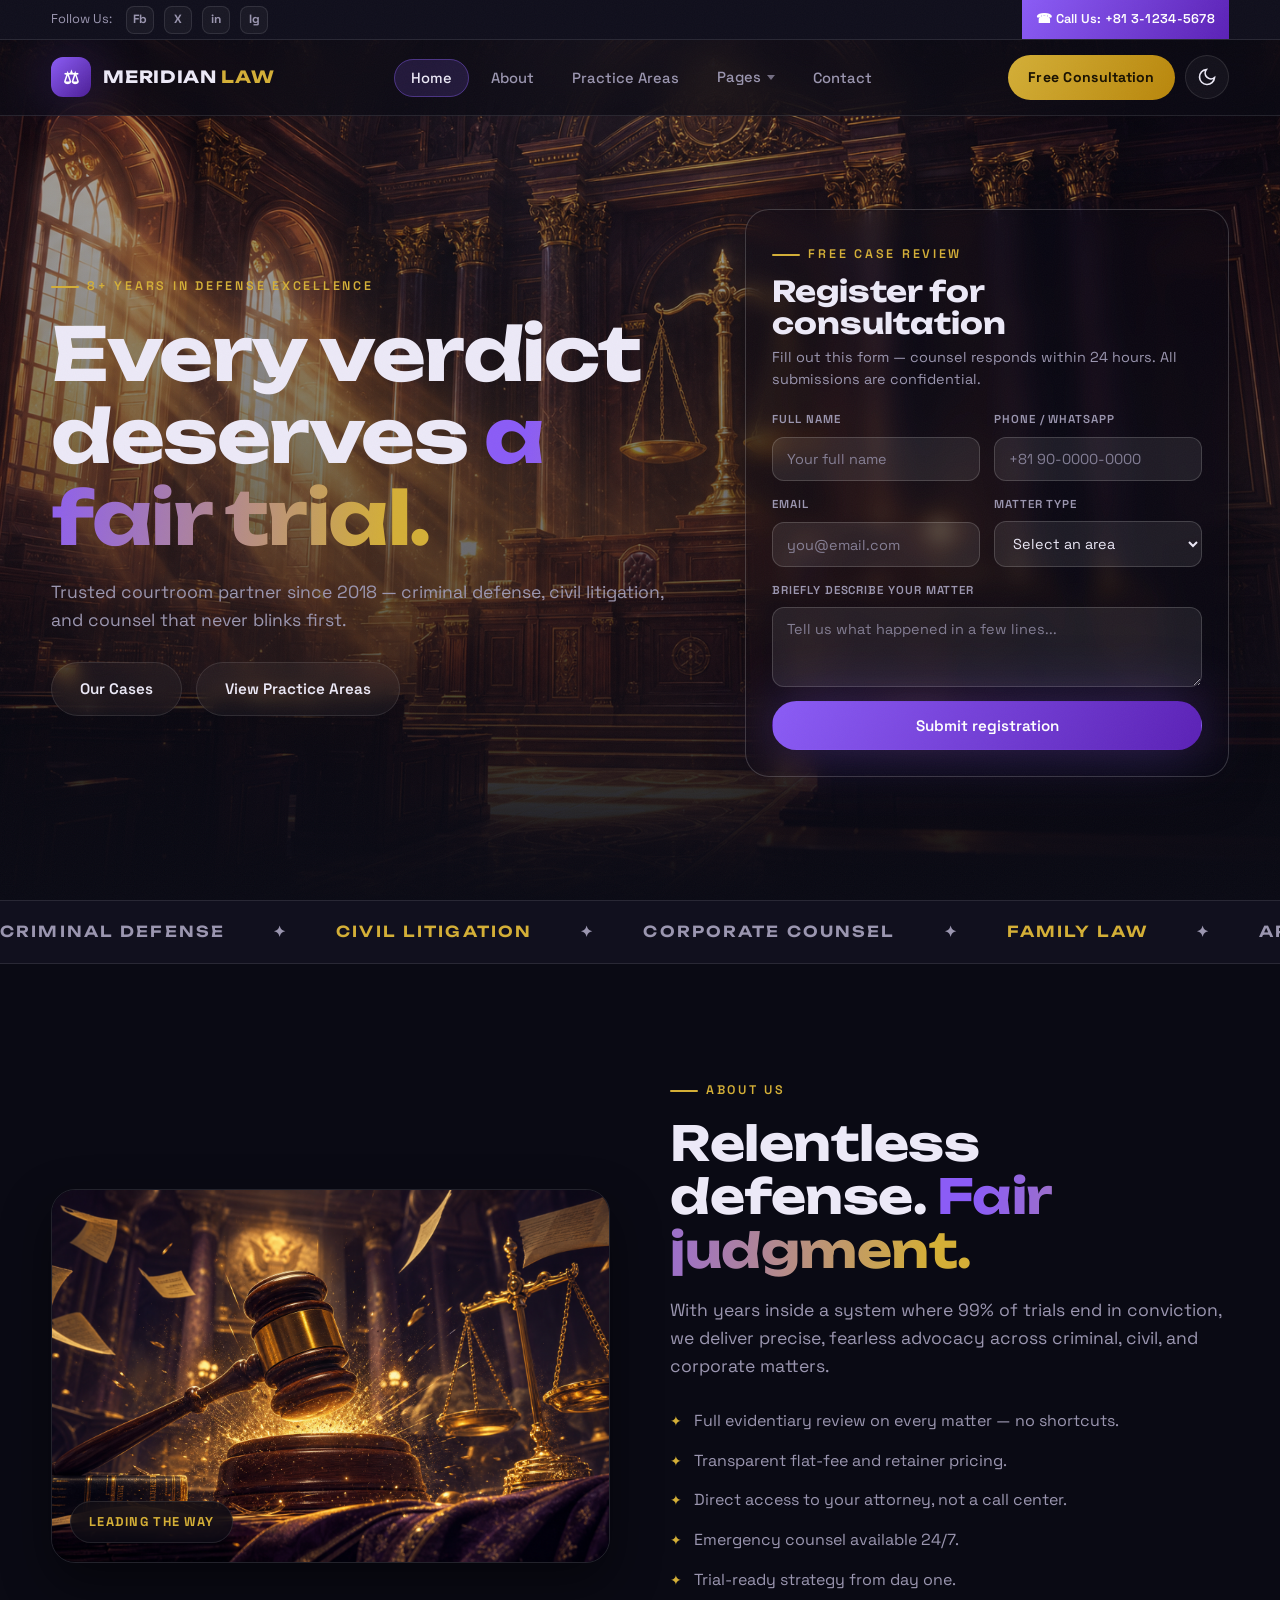
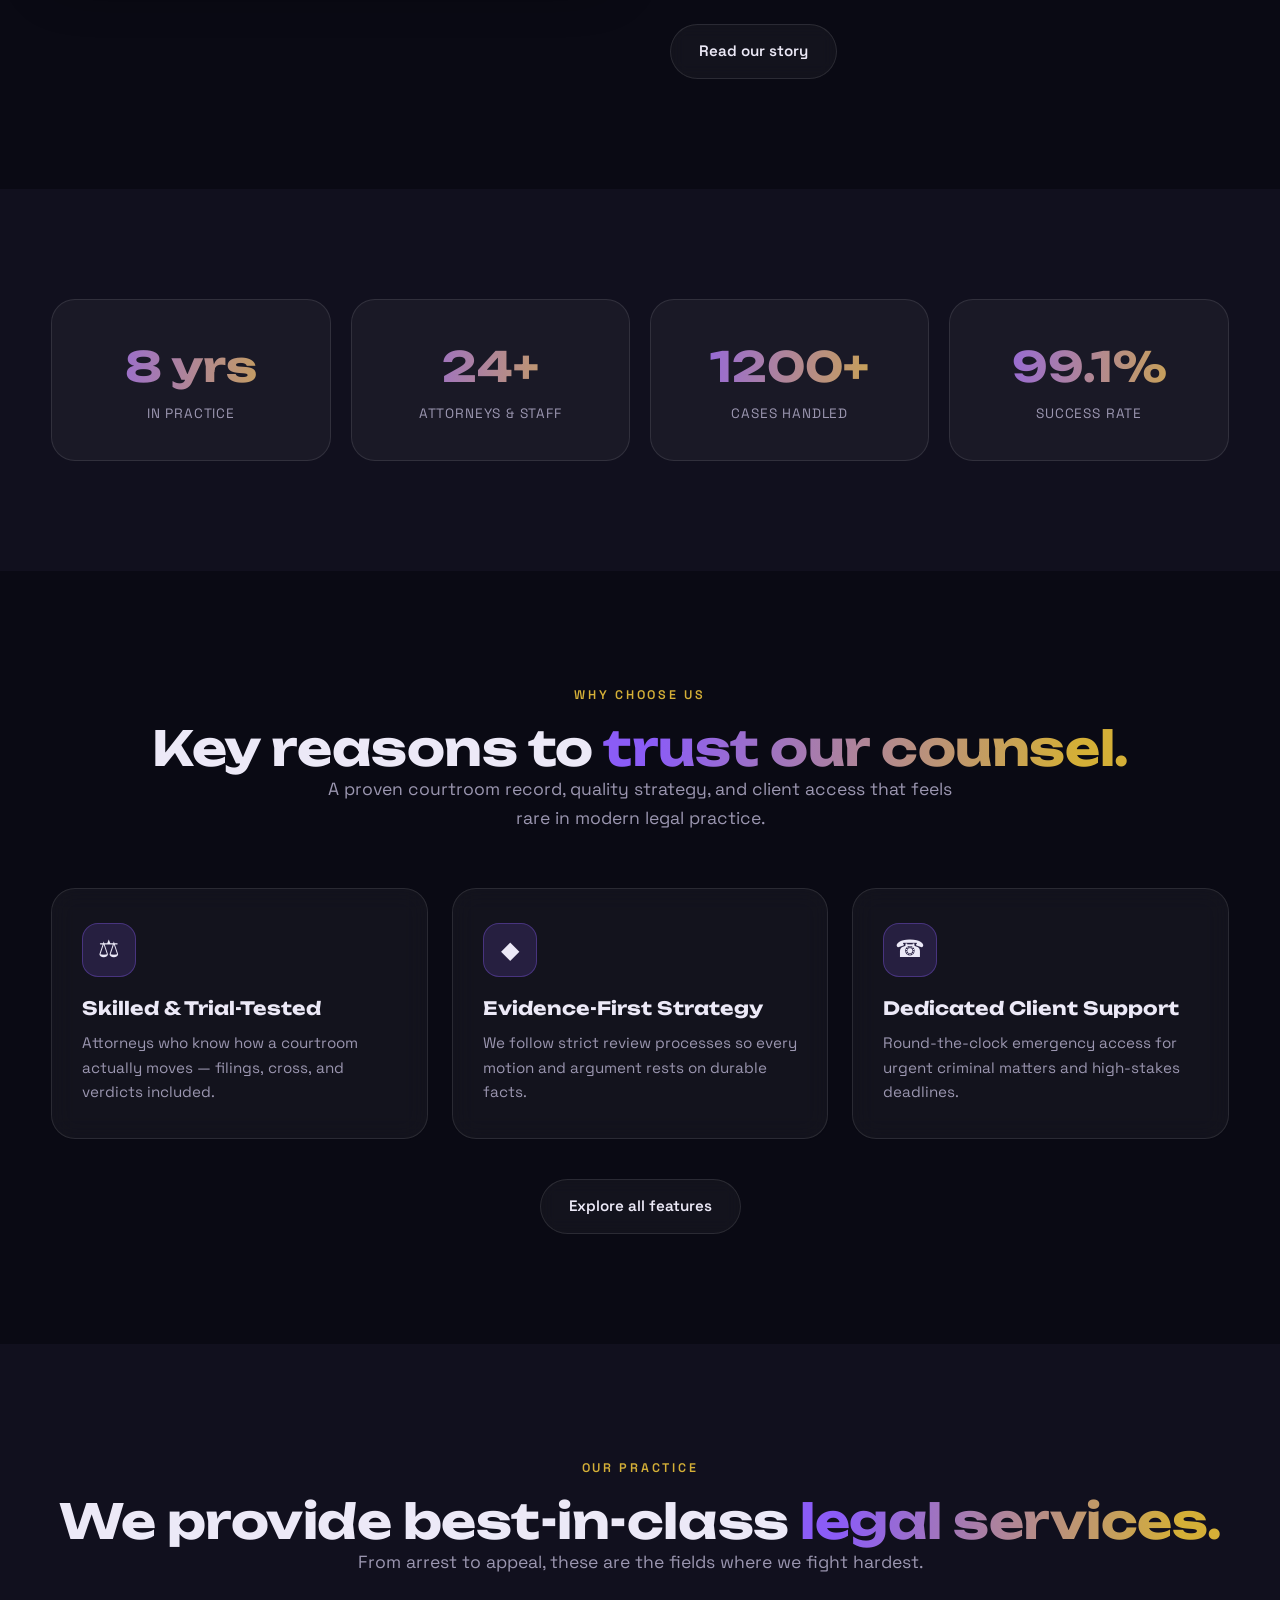
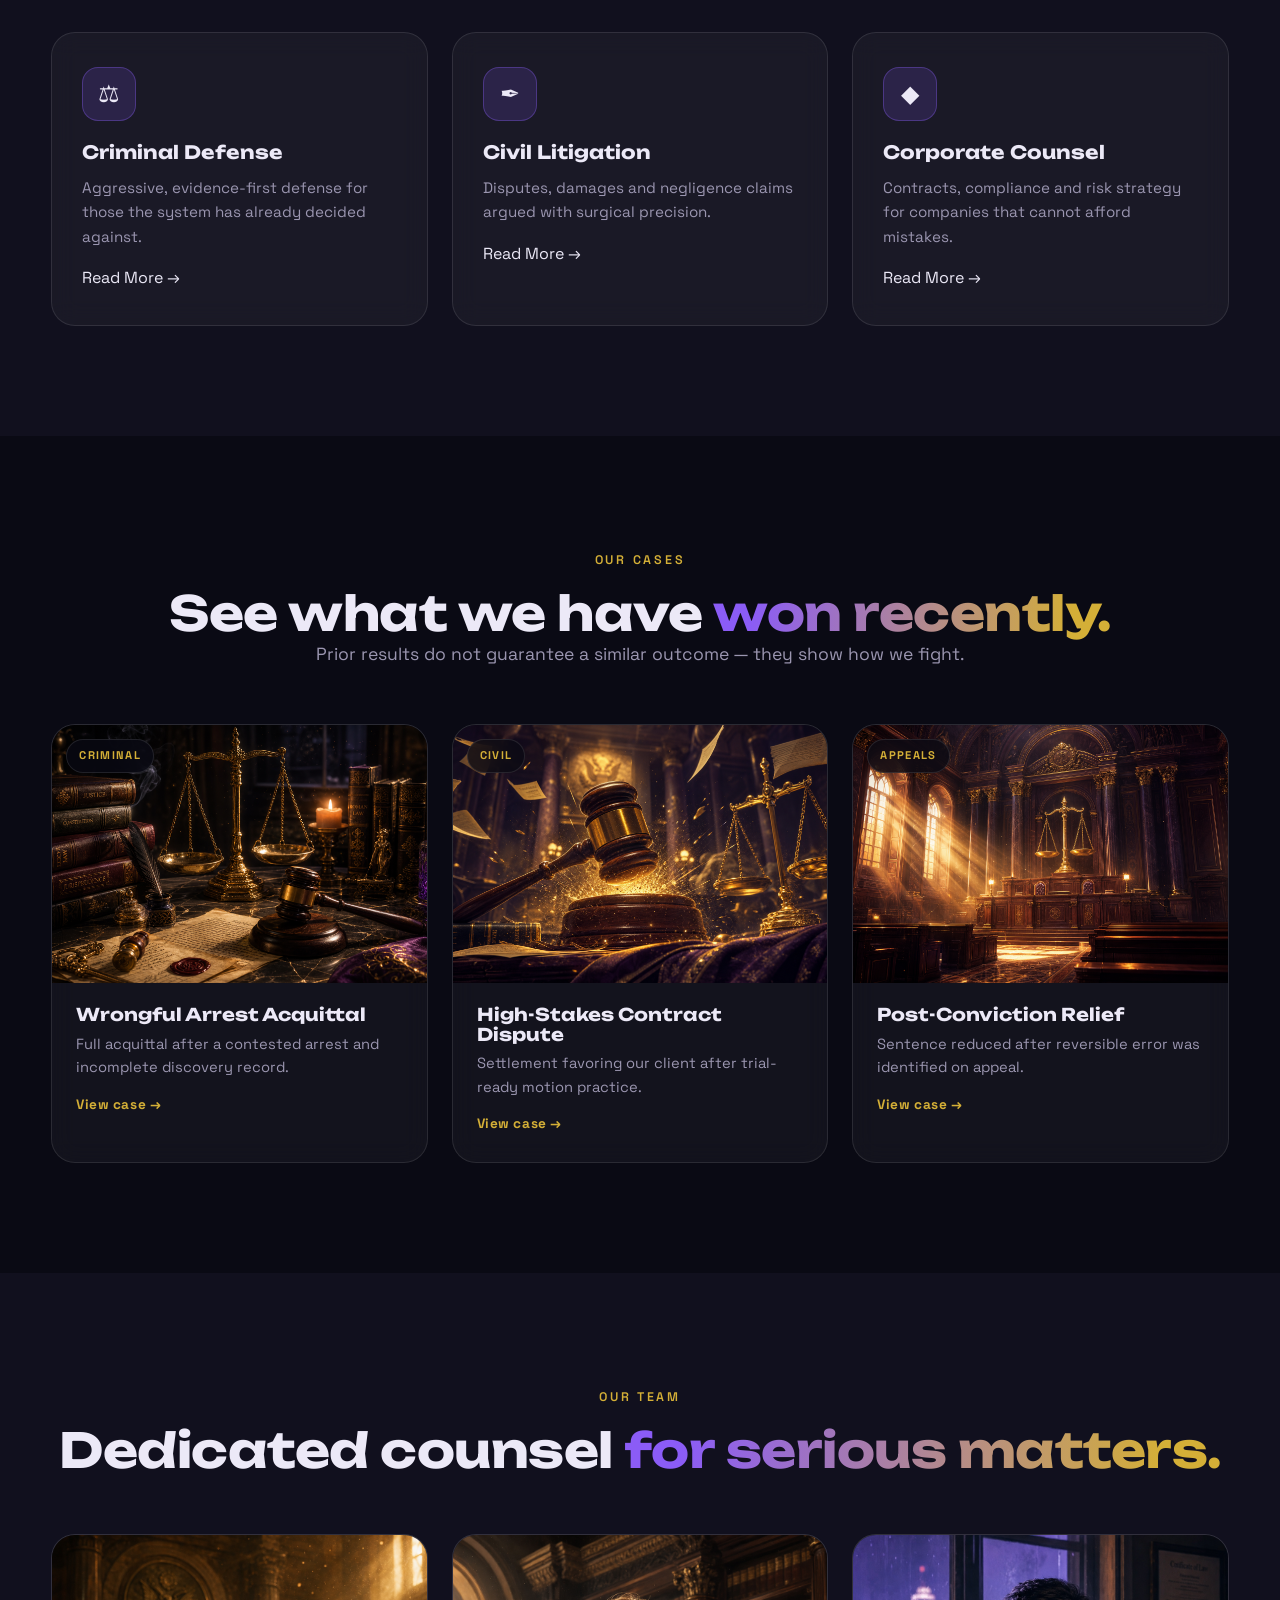
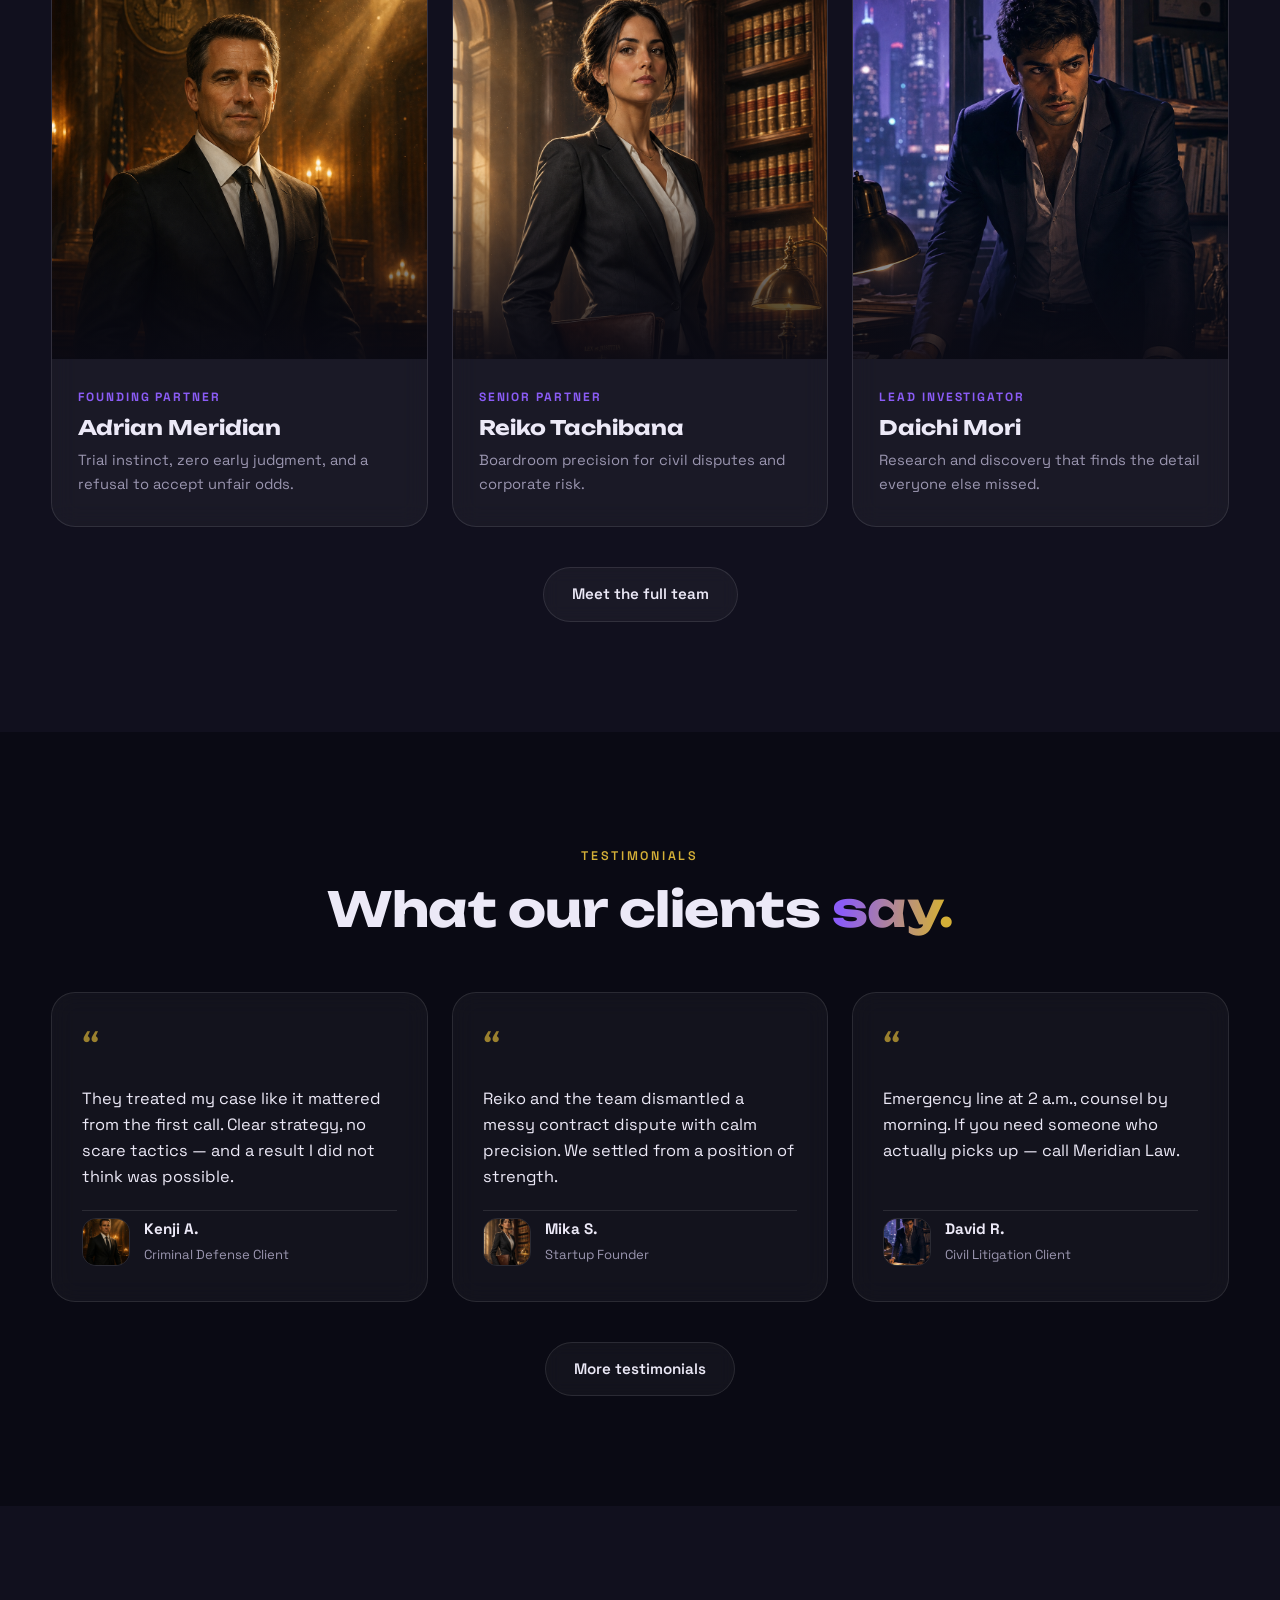
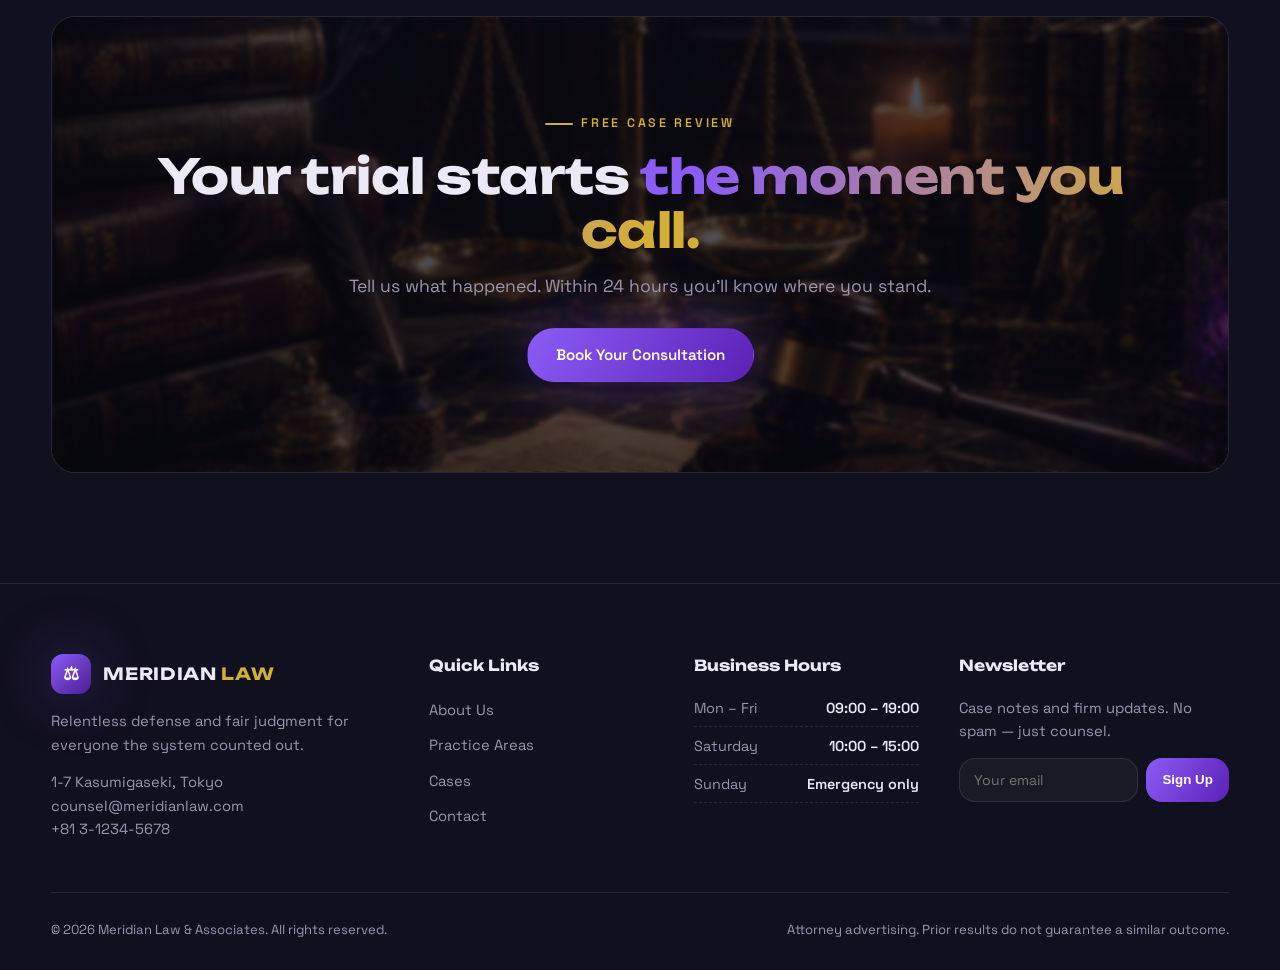
==== commit eb910ecc: "update navbar" ====
--- a/index.html
+++ b/index.html
@@ -1,13 +1,13 @@
-<!DOCTYPE html>
+﻿<!DOCTYPE html>
 <html lang="en" data-theme="night">
 <head>
   <meta charset="UTF-8" />
   <meta name="viewport" content="width=device-width, initial-scale=1.0" />
-  <title>Higuruma Law — Judgment You Can Trust</title>
-  <meta name="description" content="Higuruma Law & Associates. Relentless defense, fair judgment. Criminal defense, civil litigation and corporate counsel." />
+  <title>Meridian Law — Judgment You Can Trust</title>
+  <meta name="description" content="Meridian Law & Associates. Relentless defense, fair judgment. Criminal defense, civil litigation and corporate counsel." />
   <script>
     (function () {
-      var t = localStorage.getItem("higuruma-theme");
+      var t = localStorage.getItem("meridian-theme");
       if (t === "day" || t === "night") document.documentElement.setAttribute("data-theme", t);
     })();
   </script>
@@ -35,7 +35,7 @@
     <div class="container">
       <a href="index.html" class="brand">
         <span class="brand-mark">⚖</span>
-        <span>HIGURUMA <em>LAW</em></span>
+        <span>MERIDIAN <em>LAW</em></span>
       </a>
 
       <nav>
@@ -292,11 +292,11 @@
       <div class="grid grid-3">
         <article class="card attorney-card reveal">
           <div class="attorney-photo">
-            <img src="images/attorney-hiromi.png" alt="Hiromi Higuruma" />
+            <img src="images/attorney-hiromi.png" alt="Adrian Meridian" />
           </div>
           <div class="attorney-info">
             <span class="role">Founding Partner</span>
-            <h3>Hiromi Higuruma</h3>
+            <h3>Adrian Meridian</h3>
             <p>Trial instinct, zero early judgment, and a refusal to accept unfair odds.</p>
           </div>
         </article>
@@ -359,7 +359,7 @@
         </article>
         <article class="card testimonial-card reveal">
           <div class="quote-mark">“</div>
-          <blockquote>Emergency line at 2 a.m., counsel by morning. If you need someone who actually picks up — call Higuruma Law.</blockquote>
+          <blockquote>Emergency line at 2 a.m., counsel by morning. If you need someone who actually picks up — call Meridian Law.</blockquote>
           <div class="testimonial-meta">
             <img class="avatar" src="images/attorney-daichi.png" alt="" />
             <div>
@@ -394,10 +394,10 @@
         <div>
           <a href="index.html" class="brand">
             <span class="brand-mark">⚖</span>
-            <span>HIGURUMA <em>LAW</em></span>
+            <span>MERIDIAN <em>LAW</em></span>
           </a>
           <p class="about-line">Relentless defense and fair judgment for everyone the system counted out.</p>
-          <p class="about-line" style="margin-top:14px;">1-7 Kasumigaseki, Tokyo<br />counsel@higurumalaw.com<br />+81 3-1234-5678</p>
+          <p class="about-line" style="margin-top:14px;">1-7 Kasumigaseki, Tokyo<br />counsel@meridianlaw.com<br />+81 3-1234-5678</p>
         </div>
         <div>
           <h4>Quick Links</h4>
@@ -426,7 +426,7 @@
         </div>
       </div>
       <div class="footer-bottom">
-        <span>© 2026 Higuruma Law &amp; Associates. All rights reserved.</span>
+        <span>© 2026 Meridian Law &amp; Associates. All rights reserved.</span>
         <span>Attorney advertising. Prior results do not guarantee a similar outcome.</span>
       </div>
     </div>
--- a/css/style.css
+++ b/css/style.css
@@ -1,5 +1,5 @@
-/* ============================================================
-   HIGURUMA LAW — Courtroom x Gen-Z aesthetic
+﻿/* ============================================================
+   Meridian Law — Courtroom x Gen-Z aesthetic
    Day / Night theming via CSS custom properties
    ============================================================ */
 
